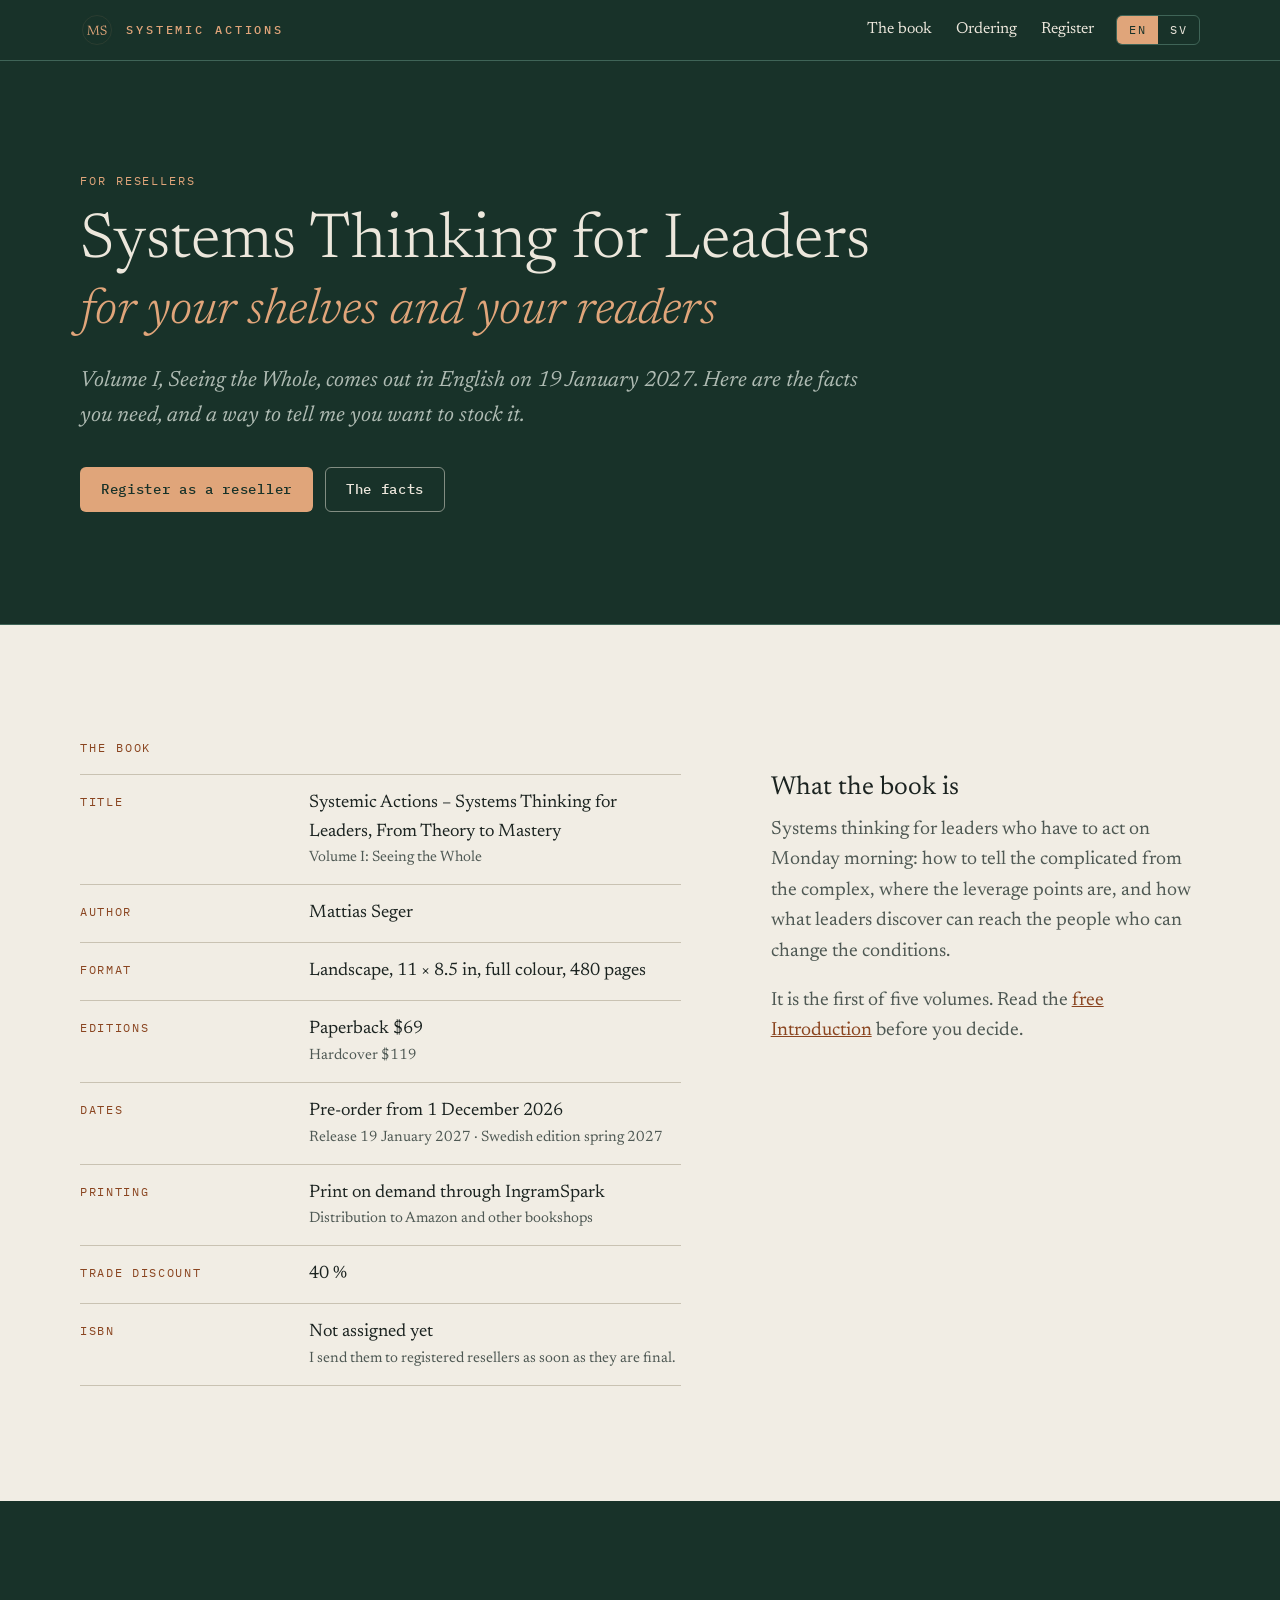
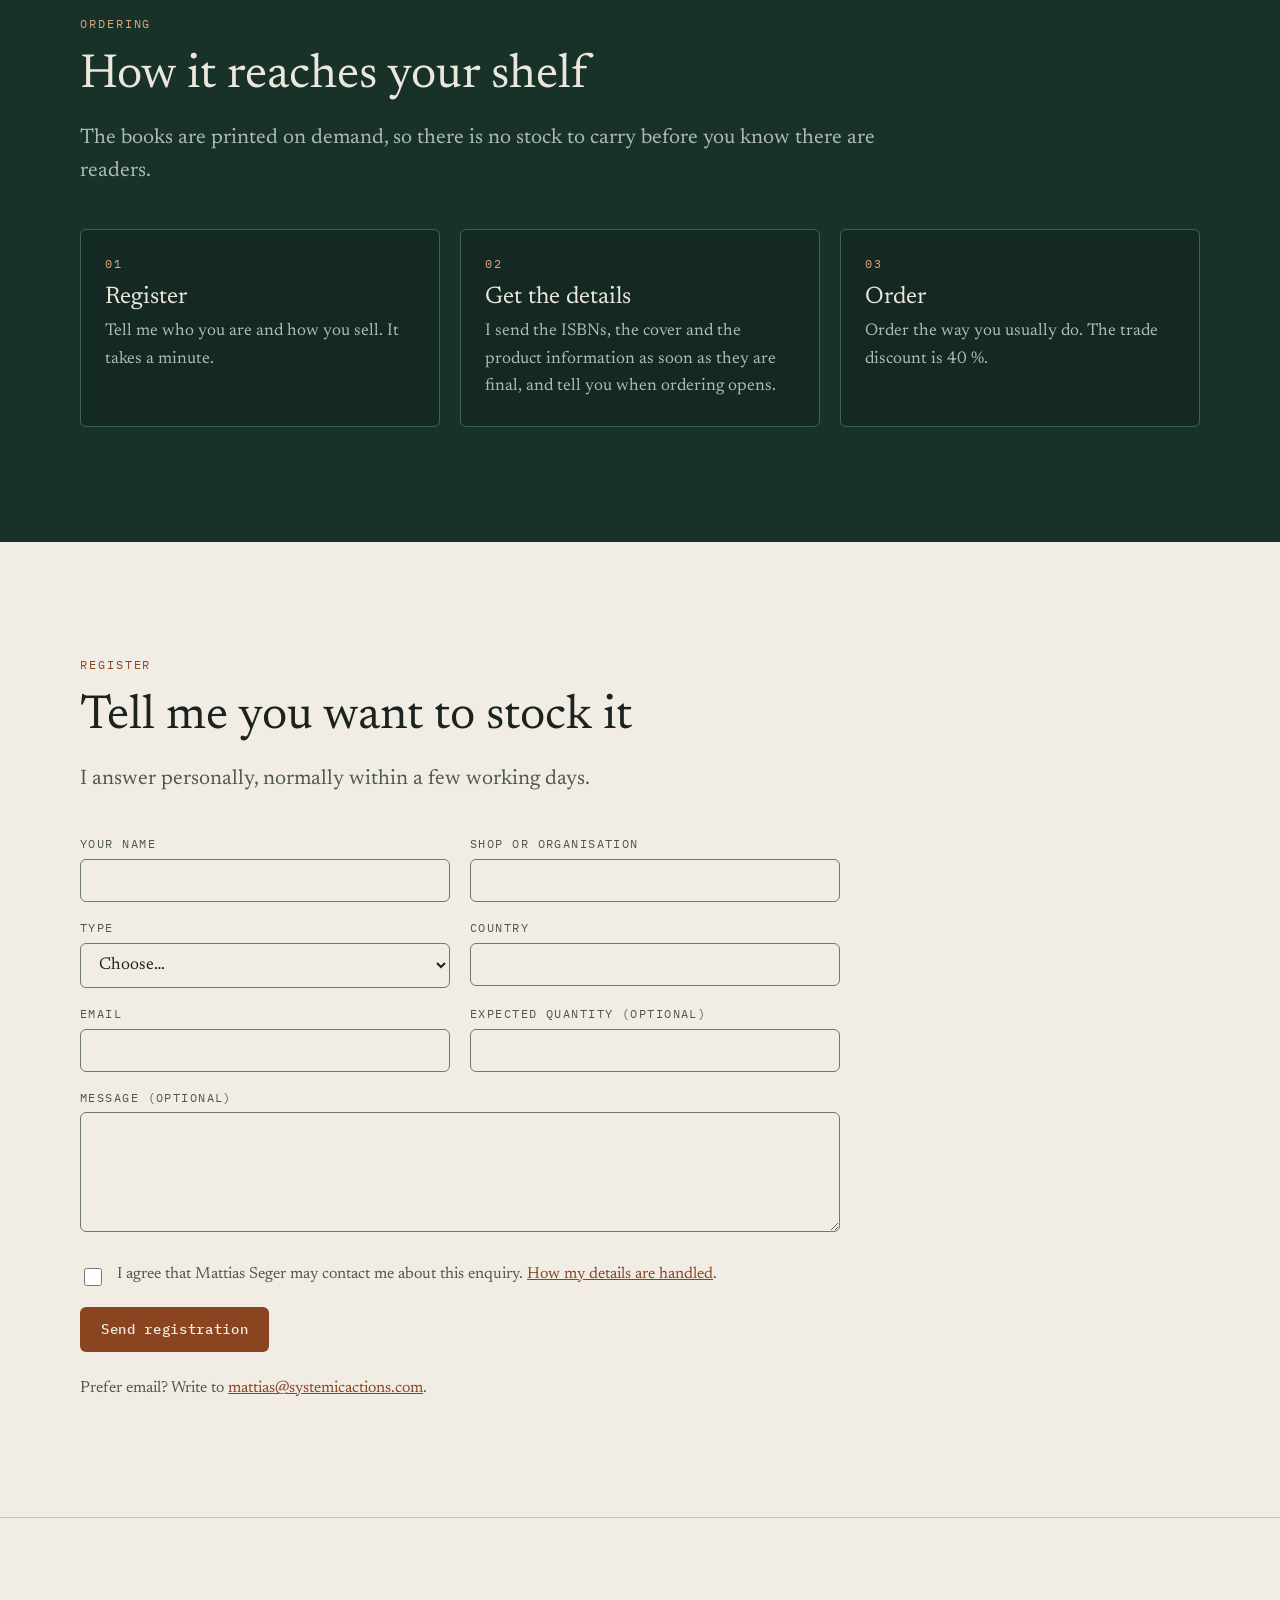
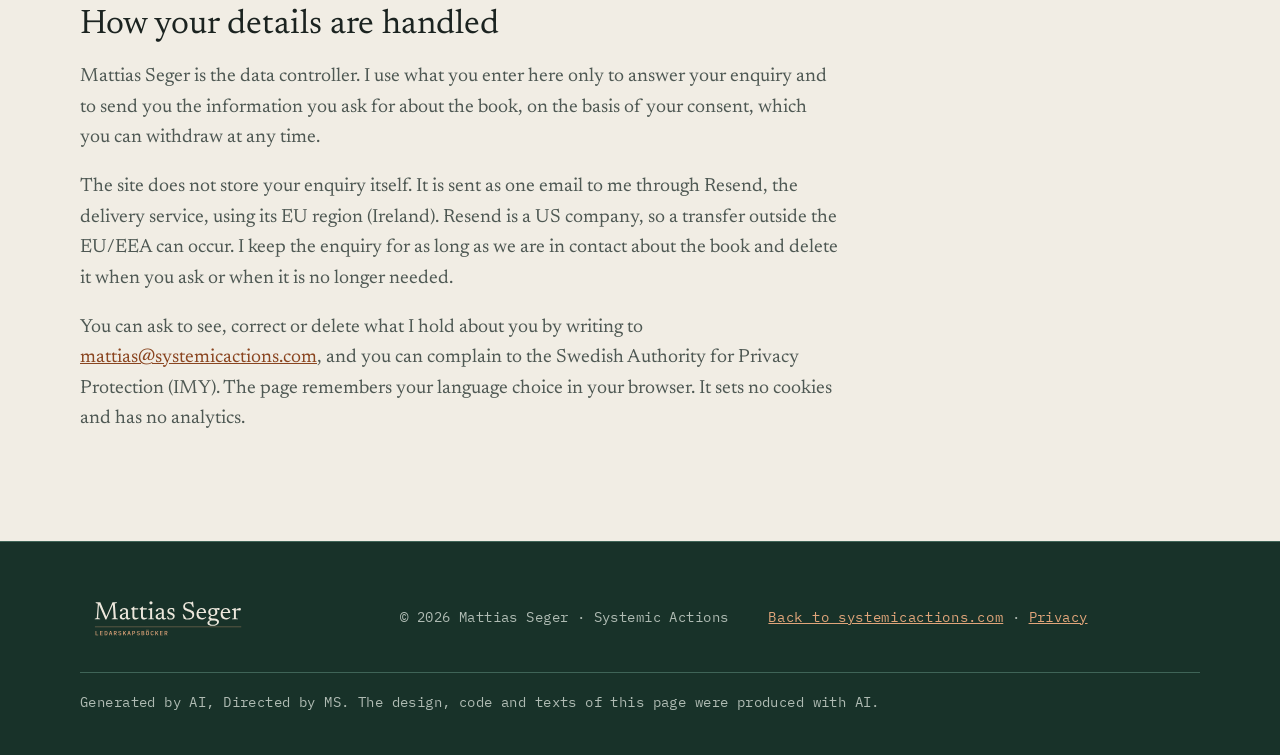
==== resellers.html @ ad00932c "Reseller landing page (SV/EN) with enquiry form API, draft for review Co-Authored-By: Claude Sonnet " ====
<!doctype html>
<html lang="en" data-lang="en">
<head>
<meta charset="utf-8">
<meta name="viewport" content="width=device-width, initial-scale=1, viewport-fit=cover">
<link rel="canonical" href="https://systemicactions.com/resellers">
<meta property="og:type" content="website">
<meta property="og:url" content="https://systemicactions.com/resellers">
<meta property="og:title" content="Resellers – Systemic Actions, Volume I, Seeing the Whole">
<meta property="og:description" content="For bookshops, libraries and other resellers: facts about Volume I, Seeing the Whole (19 January 2027), and how to register.">
<meta property="og:image" content="https://systemicactions.com/assets/img/og.jpg">
<meta name="twitter:card" content="summary_large_image">
<link rel="icon" href="/assets/img/apple-touch-icon.png">
<link rel="apple-touch-icon" href="/assets/img/apple-touch-icon.png">
<title>Resellers – Systemic Actions · Mattias Seger</title>
<meta name="description" content="For bookshops, libraries and other resellers: facts about Systemic Actions, Volume I, Seeing the Whole (English edition 19 January 2027), and how to register.">
<style>
@font-face{font-family:"Newsreader";font-style:normal;font-weight:200 800;font-display:swap;src:url(/assets/fonts/newsreader-var-normal.woff2) format("woff2")}
@font-face{font-family:"Newsreader";font-style:italic;font-weight:200 800;font-display:swap;src:url(/assets/fonts/newsreader-var-italic.woff2) format("woff2")}
@font-face{font-family:"IBM Plex Mono";font-style:normal;font-weight:400;font-display:swap;src:url(/assets/fonts/ibm-plex-mono-latin-400-normal.woff2) format("woff2")}
@font-face{font-family:"IBM Plex Mono";font-style:normal;font-weight:500;font-display:swap;src:url(/assets/fonts/ibm-plex-mono-latin-500-normal.woff2) format("woff2")}
/* Layout: a quiet book-like page. One photographic moment (the hero, text only on the glass plate),
   then paper, forest and copper line. Tokens follow the design system "Mattias Seger · Ledarskapsböcker":
   papper (light) and skog (dark). */
:root {
  --bg: #F1EDE4;          /* lb-paper */
  --bg2: #E6E0D2;         /* lb-paper2 */
  --ink: #1B2320;         /* lb-ink */
  --soft: #4E5853;        /* lb-soft */
  --hair: #C9C2B2;        /* lb-hair */
  --copper: #8A4520;      /* lb-copperD: copper text on paper */
  --copper-line: #A65A2E; /* lb-copper: illustration line */
  --btn-bg: #8A4520;
  --btn-fg: #F1EDE4;
  --field: #F1EDE4;
  --field-line: #6F7973;  /* input border, 3.4:1 on paper2 */
  --band-bg: #183229;     /* lb-forest */
  --band-ink: #ECE7DC;    /* lb-onF */
  --band-soft: #AFBBB3;   /* lb-onFs */
  --band-line: #3F6457;   /* lb-lineF */
  --band-copper: #E0A57A; /* lb-copperL */
  --forest: #183229;
  --glass: rgba(12, 20, 18, .55);
  --glass-line: #ECE7DC;
  --serif: "Newsreader", "Iowan Old Style", Georgia, serif;
  --mono: "IBM Plex Mono", Menlo, Consolas, monospace;
  --wrap: 1120px;
  --radius: 6px;           /* lb-radie-ruta */
}
@media (prefers-color-scheme: dark) {
  :root:not([data-theme="light"]) {
    --bg: #183229; --bg2: #22433A; --ink: #ECE7DC; --soft: #AFBBB3; --hair: #3F6457;
    --copper: #E0A57A; --copper-line: #E0A57A; --btn-bg: #E0A57A; --btn-fg: #183229; --field: #183229; --field-line: #7FA192;
    --band-bg: #22433A; --band-line: #5F8576; color-scheme: dark;
  }
}
:root[data-theme="dark"] {
  --bg: #183229; --bg2: #22433A; --ink: #ECE7DC; --soft: #AFBBB3; --hair: #3F6457;
  --copper: #E0A57A; --copper-line: #E0A57A; --btn-bg: #E0A57A; --btn-fg: #183229; --field: #183229; --field-line: #7FA192;
  --band-bg: #22433A; --band-line: #5F8576; color-scheme: dark;
}

* { box-sizing: border-box; }
html { scroll-behavior: smooth; }
body {
  margin: 0; background: var(--bg); color: var(--ink);
  font-family: var(--serif); font-size: 19px; line-height: 1.6;
  font-optical-sizing: auto; -webkit-font-smoothing: antialiased;
}
body::before { content: ""; position: fixed; inset: 0 0 auto; height: env(safe-area-inset-top, 0px); background: var(--forest); z-index: 30; }
img { display: block; max-width: 100%; }
a { color: inherit; }
h1, h2, h3 { margin: 0; font-weight: 330; line-height: 1.12; text-wrap: balance; }
p { margin: 0 0 1em; }
:focus-visible { outline: 2px solid var(--copper-line); outline-offset: 3px; }
.band :focus-visible, .nav :focus-visible, .plate :focus-visible, .footer :focus-visible { outline-color: var(--band-copper); }

/* language: only the active language is shown */
html[data-lang="en"] [lang="sv"], html[data-lang="sv"] [lang="en"] { display: none !important; }

.wrap {
  max-width: calc(var(--wrap) + 32px); margin-inline: auto;
  padding-left: max(16px, env(safe-area-inset-left, 0px)); padding-right: max(16px, env(safe-area-inset-right, 0px));
}
.skip { position: absolute; left: -9999px; top: 8px; background: var(--forest); color: var(--band-ink); padding: 8px 14px; z-index: 40; border-radius: var(--radius); }
.skip:focus { left: 16px; }

.kicker { font: 400 12px/1.3 var(--mono); letter-spacing: .16em; text-transform: uppercase; color: var(--copper); margin: 0 0 18px; }

/* NAV */
.nav { position: sticky; top: env(safe-area-inset-top, 0px); z-index: 20; background: var(--forest); color: var(--band-ink); border-bottom: 1px solid var(--band-line); }
.nav .wrap { display: flex; align-items: center; gap: 22px; min-height: 60px; }
.brand { display: flex; align-items: center; gap: 12px; text-decoration: none; }
.brand img { width: 34px; height: 34px; }
.brand span { font: 500 12px/1 var(--mono); letter-spacing: .24em; text-transform: uppercase; color: var(--band-copper); }
.nav-links { display: flex; gap: 24px; margin-left: auto; }
.nav-links a { text-decoration: none; font-size: 16px; color: var(--band-ink); }
.nav-links a:hover { color: var(--band-copper); }
.lang { display: flex; border: 1px solid var(--band-line); border-radius: var(--radius); overflow: hidden; }
.lang button { font: 400 12px/1 var(--mono); letter-spacing: .12em; background: none; border: 0; color: var(--band-ink); padding: 8px 12px; cursor: pointer; }
.lang button[aria-pressed="true"] { background: var(--band-copper); color: var(--forest); }

/* HERO: LbFyrfargsbild-style image, text only on the glass plate (LbVersband) */
.hero { position: relative; background: var(--forest); min-height: clamp(560px, 50vw, 720px); display: grid; grid-template-columns: minmax(0, 1fr); align-items: start; }
.hero > img { position: absolute; inset: 0; width: 100%; height: 100%; object-fit: cover; object-position: 50% 45%; }
.hero .wrap { position: relative; width: 100%; padding-block: clamp(32px, 5vw, 56px); display: flex; justify-content: center; }
.plate {
  position: relative; width: min(700px, 100%); padding: 40px 48px 42px;
  background: var(--glass); border: 1px solid rgba(225, 214, 196, .35); border-radius: var(--radius);
  -webkit-backdrop-filter: blur(20px); backdrop-filter: blur(20px); color: var(--band-ink);
}
@supports not ((backdrop-filter: blur(1px)) or (-webkit-backdrop-filter: blur(1px))) { .plate { background: rgba(12, 20, 18, .84); } }
.plate::before, .plate::after { content: ""; position: absolute; left: 18px; right: 18px; height: 1.5px; background: var(--glass-line); opacity: .8; }
.plate::before { top: 12px; } .plate::after { bottom: 12px; }
.plate .kicker { color: var(--band-copper); }
.plate h1 { font-size: clamp(38px, 5.2vw, 60px); }
.plate h1 em { display: block; font-style: italic; color: var(--band-copper); font-size: .8em; margin-top: 4px; }
.plate .sub { font-size: clamp(19px, 2vw, 22px); font-style: italic; margin: 22px 0 8px; }
.plate .date { font: 400 12px/1.5 var(--mono); letter-spacing: .12em; text-transform: uppercase; color: var(--band-soft); margin: 0; }
.cta { display: flex; flex-wrap: wrap; gap: 12px; margin-top: 28px; }
.btn { display: inline-block; font: 500 13.5px/1 var(--mono); letter-spacing: .05em; text-decoration: none; padding: 15px 20px; border-radius: var(--radius); border: 1px solid transparent; cursor: pointer; }
.btn-primary { background: var(--band-copper); color: var(--forest); }
.btn-primary:hover { filter: brightness(1.1); }
.btn-ghost { border-color: rgba(236, 231, 220, .5); color: var(--band-ink); }
.btn-ghost:hover { border-color: var(--band-ink); }

section, .freebie { scroll-margin-top: 84px; }
.sec { padding-block: clamp(72px, 9vw, 120px); }
h2 { font-size: clamp(32px, 4.2vw, 48px); font-weight: 400; }
.lead { font-size: 21px; color: var(--soft); max-width: 40em; }

/* IDEA */
.idea .grid { display: grid; grid-template-columns: minmax(0, 7fr) minmax(0, 5fr); gap: 24px clamp(40px, 7vw, 96px); align-items: start; }
.idea blockquote { margin: 0 0 36px; font-size: clamp(28px, 3.4vw, 40px); line-height: 1.22; font-style: italic; font-weight: 340; text-wrap: balance; }
.idea .text p { color: var(--soft); max-width: 36em; }
.idea .text em { color: var(--ink); }
.fig { margin: 0; }
.fig svg { width: 100%; height: auto; overflow: visible; }
.fig figcaption { font-style: italic; font-size: 14.5px; line-height: 1.4; color: var(--soft); margin-top: 10px; text-align: center; }
.fig .ln { fill: none; stroke: var(--copper-line); stroke-width: 1; }
.fig .ln-b { fill: none; stroke: var(--copper-line); stroke-width: 1.4; stroke-linecap: round; stroke-linejoin: round; }
.fig .nd { fill: var(--copper-line); }
.fig .lb { font: italic 400 17px var(--serif); fill: var(--ink); }
.fig .lb-s { font: italic 400 15px var(--serif); fill: var(--soft); }

/* SERIES (dark band) */
.band { background: var(--band-bg); color: var(--band-ink); }
.band .kicker { color: var(--band-copper); }
.band .lead { color: var(--band-soft); }
.series .head { max-width: 720px; margin-bottom: 56px; }
.route { list-style: none; margin: 0; padding: 0; }
.vol { display: grid; grid-template-columns: 44px minmax(0, 1fr); column-gap: 20px; }
.vol .rail { position: relative; display: flex; justify-content: center; }
.vol .rail::before { content: ""; position: absolute; top: 14px; bottom: -14px; left: 50%; width: 1px; background: var(--band-line); }
.vol:last-child .rail::before { display: none; }
.vol .dot { position: relative; margin-top: 8px; width: 13px; height: 13px; border-radius: 50%; border: 1.4px solid var(--band-copper); background: var(--band-bg); }
.vol.on .dot { background: var(--band-copper); }
.vol .body { padding-bottom: 44px; }
.vol .no { font: 400 12px/1.3 var(--mono); letter-spacing: .16em; text-transform: uppercase; color: var(--band-copper); margin: 4px 0 8px; }
.vol h3 { font-size: clamp(26px, 3vw, 34px); font-weight: 380; margin-bottom: 10px; }
.vol p { color: var(--band-ink); max-width: 40em; margin-bottom: 10px; }
.vol .state { font: 400 12px/1.5 var(--mono); letter-spacing: .12em; text-transform: uppercase; color: var(--band-copper); margin: 0; }
.vol.on .body { background: rgba(12, 20, 18, .28); border: 1px solid var(--band-line); border-radius: var(--radius); padding: 30px 32px; margin-bottom: 44px; }
.vol.on h3 { font-size: clamp(34px, 4.4vw, 48px); }
.vol.on .spec { font: 400 13px/1.6 var(--mono); letter-spacing: .02em; color: var(--band-soft); margin: 14px 0 0; }
.vol.on .state { margin-bottom: 14px; }
.vol .act { margin: 18px 0 0; }

/* FREE */
.free .head { max-width: 720px; margin-bottom: 48px; }
.free-grid { display: grid; grid-template-columns: repeat(2, minmax(0, 1fr)); gap: 20px; }
.free-grid .featured, .free-grid .more { grid-column: 1 / -1; }
.free-grid .featured p { max-width: 38em; }
.free-grid.rest-odd .freebie:last-child { grid-column: 1 / -1; }
.free-grid .more { font-size: 15px; font-weight: 400; font-family: var(--mono); letter-spacing: .16em; text-transform: uppercase; color: var(--copper); margin-top: 20px; }
.free .note { font-size: 16px; color: var(--soft); max-width: 40em; margin: 18px 0 0; }
.free .note a, .priv a { color: var(--copper); }
.priv { padding-block: clamp(56px, 7vw, 88px); border-top: 1px solid var(--hair); }
.priv h2 { font-size: clamp(26px, 3vw, 34px); margin-bottom: 18px; }
.priv p { color: var(--soft); max-width: 40em; }
.freebie { display: flex; flex-direction: column; min-width: 0; background: var(--bg2); border-radius: var(--radius); padding: 28px 28px 26px; }
.freebie .tag { font: 400 12px/1.3 var(--mono); letter-spacing: .16em; text-transform: uppercase; color: var(--copper); margin: 0 0 10px; }
.freebie h3 { font-size: 27px; font-weight: 400; margin-bottom: 10px; }
.freebie p { color: var(--soft); font-size: 17px; flex: 1; }
.freebie form { display: flex; flex-wrap: wrap; gap: 8px; margin-top: 6px; max-width: 520px; }
.freebie input[type=email] { flex: 1 1 190px; min-width: 0; font: 400 16px var(--serif); padding: 13px 14px; border: 1px solid var(--field-line); border-radius: var(--radius); background: var(--field); color: var(--ink); }
.freebie .btn-primary { background: var(--btn-bg); color: var(--btn-fg); }
.freebie .btn-primary:hover { filter: brightness(1.12); }
.freebie .btn[disabled] { opacity: .6; cursor: default; }
.freebie .msg { font-size: 16px; margin: 12px 0 0; color: var(--ink); }
.freebie .msg:empty { display: none; }
.freebie .msg a { color: var(--copper); }
.hp { position: absolute; left: -9999px; }
.sr { position: absolute; width: 1px; height: 1px; overflow: hidden; clip: rect(0 0 0 0); white-space: nowrap; }

/* AUTHOR */
.author { background: var(--bg2); }
.author .grid { display: grid; grid-template-columns: minmax(0, 280px) minmax(0, 1fr); gap: clamp(32px, 6vw, 72px); align-items: start; }
.author-photo { width: 100%; max-width: 280px; aspect-ratio: 1; object-fit: cover; }
.author h2 { margin-bottom: 20px; }
.author .bio p { color: var(--soft); max-width: 38em; }
.author .bio p:first-child { color: var(--ink); }
.links { list-style: none; padding: 0; margin: 26px 0 0; display: flex; flex-wrap: wrap; gap: 10px 24px; font: 400 14px/1.4 var(--mono); }
.links a { text-decoration-color: var(--copper-line); text-underline-offset: 4px; }

/* FOOTER */
.footer { background: var(--forest); border-top: 1px solid var(--band-line); color: var(--band-soft); padding-block: 40px; font: 400 14px/1.7 var(--mono); letter-spacing: .03em; }
.footer .wrap { display: flex; flex-wrap: wrap; gap: 20px 40px; align-items: center; }
.footer .wordmark { width: 280px; max-width: 100%; height: auto; }
.footer p { margin: 0; }
.footer a { color: var(--band-copper); }
.footer .ai { flex-basis: 100%; border-top: 1px solid var(--band-line); padding-top: 18px; }

@media (max-width: 900px) {
  body { font-size: 18px; }
  .idea .grid, .author .grid { grid-template-columns: minmax(0, 1fr); }
  .fig { max-width: 420px; }
  .author-photo { max-width: 200px; }
  .free-grid { grid-template-columns: minmax(0, 1fr); }
}
@media (max-width: 680px) {
  .nav .wrap { gap: 12px; }
  .brand span { display: none; }
  .nav-links { gap: 0; }
  .nav-links a:not([href="#free"]) { display: none; }
  .nav-links a { font-size: 15px; }
  .hero { min-height: 0; }
  .hero > img { position: relative; height: 260px; }
  .hero .wrap { margin-top: -88px; padding-block: 0 32px; }
  .plate { padding: 32px 24px 34px; background: rgba(12, 20, 18, .82); }
  .vol { grid-template-columns: 28px minmax(0, 1fr); column-gap: 12px; }
  .vol.on .body { padding: 22px 20px; }
  .freebie { padding: 22px 20px; }
}
@media (prefers-reduced-motion: reduce) { html { scroll-behavior: auto; } }

/* RESELLER PAGE */
.rhero { background: var(--forest); color: var(--band-ink); padding-block: clamp(64px, 9vw, 112px); border-bottom: 1px solid var(--band-line); }
.rhero .kicker { color: var(--band-copper); }
.rhero h1 { font-size: clamp(38px, 5.4vw, 64px); max-width: 15em; }
.rhero h1 em { display: block; font-style: italic; color: var(--band-copper); font-size: .78em; margin-top: 6px; }
.rhero .sub { font-size: clamp(19px, 2vw, 22px); font-style: italic; color: var(--band-soft); max-width: 36em; margin: 24px 0 0; }
.rhero .cta { margin-top: 32px; }
.facts { display: grid; grid-template-columns: minmax(0, 7fr) minmax(0, 5fr); gap: 32px clamp(40px, 7vw, 96px); align-items: start; }
.spec-list { margin: 0; padding: 0; border-top: 1px solid var(--hair); }
.spec-list div { display: grid; grid-template-columns: minmax(0, 11em) minmax(0, 1fr); gap: 4px 20px; padding: 14px 0; border-bottom: 1px solid var(--hair); }
.spec-list dt { font: 400 12px/1.6 var(--mono); letter-spacing: .14em; text-transform: uppercase; color: var(--copper); padding-top: 3px; }
.spec-list dd { margin: 0; font-size: 18px; }
.spec-list dd small { display: block; font-size: 15px; color: var(--soft); }
.facts .side p { color: var(--soft); max-width: 30em; }
.facts .side h3 { font-size: 26px; font-weight: 400; margin-bottom: 12px; }
.facts .side a { color: var(--copper); }
.steps { list-style: none; margin: 40px 0 0; padding: 0; display: grid; grid-template-columns: repeat(3, minmax(0, 1fr)); gap: 20px; counter-reset: s; }
.steps li { counter-increment: s; border: 1px solid var(--band-line); border-radius: var(--radius); padding: 26px 24px; background: rgba(12, 20, 18, .28); }
.steps li::before { content: "0" counter(s); display: block; font: 400 12px/1.3 var(--mono); letter-spacing: .16em; color: var(--band-copper); margin-bottom: 12px; }
.steps h3 { font-size: 24px; font-weight: 400; margin-bottom: 8px; }
.steps p { color: var(--band-soft); margin: 0; font-size: 17px; }
.reg .head { max-width: 720px; margin-bottom: 40px; }
.rform { max-width: 760px; display: grid; grid-template-columns: repeat(2, minmax(0, 1fr)); gap: 18px 20px; }
.rform .full { grid-column: 1 / -1; }
.rform label { display: block; font: 400 12px/1.4 var(--mono); letter-spacing: .12em; text-transform: uppercase; color: var(--soft); margin-bottom: 6px; }
.rform input[type=text], .rform input[type=email], .rform select, .rform textarea {
  width: 100%; font: 400 17px var(--serif); padding: 12px 14px; border: 1px solid var(--field-line); border-radius: var(--radius); background: var(--field); color: var(--ink);
}
.rform textarea { min-height: 120px; resize: vertical; }
.rform .check { display: flex; gap: 12px; align-items: flex-start; }
.rform .check input { margin-top: 6px; width: 18px; height: 18px; flex: none; accent-color: var(--btn-bg); }
.rform .check span { font-size: 16px; color: var(--soft); }
.rform .check a { color: var(--copper); }
.rform .btn-primary { background: var(--btn-bg); color: var(--btn-fg); justify-self: start; }
.rform .btn-primary:hover { filter: brightness(1.12); }
.rform .btn[disabled] { opacity: .6; cursor: default; }
.rform .msg { font-size: 17px; margin: 0; color: var(--ink); }
.rform .msg:empty { display: none; }
.rform .msg.err { color: var(--copper); }
.alt { font-size: 16px; color: var(--soft); max-width: 40em; margin: 24px 0 0; }
.alt a { color: var(--copper); }
.back { font: 400 14px/1.4 var(--mono); letter-spacing: .05em; }
@media (max-width: 900px) {
  .facts { grid-template-columns: minmax(0, 1fr); }
  .steps { grid-template-columns: minmax(0, 1fr); }
}
@media (max-width: 680px) {
  .rform { grid-template-columns: minmax(0, 1fr); }
  .spec-list div { grid-template-columns: minmax(0, 1fr); }
  .nav-links a:not([href="#register"]) { display: none; }
  .nav-links a[href="#register"] { display: inline; }
}
</style>
</head>
<body>

<script>
/* choose language before first paint: saved choice, else browser language */
(function () {
  var l = null, q = null;
  try { q = (/[?&]lang=(sv|en)\b/.exec(location.search) || [])[1] || null; } catch (e) {}
  try { l = q || localStorage.getItem('sa-lang'); } catch (e) { l = q; }
  if (l !== 'sv' && l !== 'en') l = /^sv/i.test(navigator.language || '') ? 'sv' : 'en';
  document.documentElement.setAttribute('data-lang', l);
  document.documentElement.lang = l;
})();
</script>

<a class="skip" href="#main"><span lang="en">Skip to content</span><span lang="sv">Hoppa till innehållet</span></a>

<header class="nav">
  <div class="wrap">
    <a class="brand" href="/" aria-label="Systemic Actions">
      <img src="assets/logos/ledarskap-monogram.svg" alt="" width="34" height="34">
      <span>Systemic Actions</span>
    </a>
    <nav class="nav-links" aria-label="Main">
      <a href="#book"><span lang="en">The book</span><span lang="sv">Boken</span></a>
      <a href="#order"><span lang="en">Ordering</span><span lang="sv">Beställning</span></a>
      <a href="#register"><span lang="en">Register</span><span lang="sv">Anmäl dig</span></a>
    </nav>
    <div class="lang" role="group" aria-label="Language / Språk">
      <button type="button" data-set-lang="en" aria-pressed="false">EN</button>
      <button type="button" data-set-lang="sv" aria-pressed="false">SV</button>
    </div>
  </div>
</header>

<main id="main">
  <section class="rhero" id="top">
    <div class="wrap">
      <p class="kicker"><span lang="en">For resellers</span><span lang="sv">För återförsäljare</span></p>
      <h1><span lang="en">Systems Thinking for Leaders<em>for your shelves and your readers</em></span><span lang="sv">Systemtänkande för ledare<em>för era hyllor och era läsare</em></span></h1>
      <p class="sub"><span lang="en">Volume I, <em>Seeing the Whole</em>, comes out in English on 19 January 2027. Here are the facts you need, and a way to tell me you want to stock it.</span><span lang="sv">Band I, <em>Att se helheten</em>, kommer på engelska den 19 januari 2027. Här finns det ni behöver veta, och ett sätt att tala om att ni vill ha boken.</span></p>
      <div class="cta">
        <a class="btn btn-primary" href="#register"><span lang="en">Register as a reseller</span><span lang="sv">Anmäl er som återförsäljare</span></a>
        <a class="btn btn-ghost" href="#book"><span lang="en">The facts</span><span lang="sv">Fakta om boken</span></a>
      </div>
    </div>
  </section>

  <section class="sec" id="book">
    <div class="wrap">
      <p class="kicker"><span lang="en">The book</span><span lang="sv">Boken</span></p>
      <h2 class="sr"><span lang="en">Facts about Volume I</span><span lang="sv">Fakta om Band I</span></h2>
      <div class="facts">
        <dl class="spec-list">
          <div><dt><span lang="en">Title</span><span lang="sv">Titel</span></dt><dd><span lang="en">Systemic Actions – Systems Thinking for Leaders, From Theory to Mastery<small>Volume I: Seeing the Whole</small></span><span lang="sv">Systemic Actions – Systems Thinking for Leaders, From Theory to Mastery<small>Band I: Att se helheten (engelska utgåvan)</small></span></dd></div>
          <div><dt><span lang="en">Author</span><span lang="sv">Författare</span></dt><dd>Mattias Seger</dd></div>
          <div><dt><span lang="en">Format</span><span lang="sv">Format</span></dt><dd><span lang="en">Landscape, 11 × 8.5 in, full colour, 480 pages</span><span lang="sv">Liggande, 11 × 8,5 tum, fyrfärg, 480 sidor</span></dd></div>
          <div><dt><span lang="en">Editions</span><span lang="sv">Utgåvor</span></dt><dd><span lang="en">Paperback $69<small>Hardcover $119</small></span><span lang="sv">Häftad 69 USD<small>Inbunden 119 USD</small></span></dd></div>
          <div><dt><span lang="en">Dates</span><span lang="sv">Datum</span></dt><dd><span lang="en">Pre-order from 1 December 2026<small>Release 19 January 2027 · Swedish edition spring 2027</small></span><span lang="sv">Förbeställning från 1 december 2026<small>Utgivning 19 januari 2027 · svenska utgåvan våren 2027</small></span></dd></div>
          <div><dt><span lang="en">Printing</span><span lang="sv">Tryck</span></dt><dd><span lang="en">Print on demand through IngramSpark<small>Distribution to Amazon and other bookshops</small></span><span lang="sv">Print on demand via IngramSpark<small>Distribution till Amazon och andra bokhandlar</small></span></dd></div>
          <div><dt><span lang="en">Trade discount</span><span lang="sv">Återförsäljarrabatt</span></dt><dd><span lang="en">40 %</span><span lang="sv">40 %</span></dd></div>
          <div><dt>ISBN</dt><dd><span lang="en">Not assigned yet<small>I send them to registered resellers as soon as they are final.</small></span><span lang="sv">Inte tilldelade än<small>Jag skickar dem till registrerade återförsäljare så fort de är klara.</small></span></dd></div>
        </dl>
        <div class="side">
          <h3><span lang="en">What the book is</span><span lang="sv">Vad boken är</span></h3>
          <div lang="en">
            <p>Systems thinking for leaders who have to act on Monday morning: how to tell the complicated from the complex, where the leverage points are, and how what leaders discover can reach the people who can change the conditions.</p>
            <p>It is the first of five volumes. Read the <a href="/?lang=en#intro">free Introduction</a> before you decide.</p>
          </div>
          <div lang="sv">
            <p>Systemtänkande för ledare som ska agera på måndag morgon: hur man skiljer det komplicerade från det komplexa, var hävstängerna finns och hur det ledare upptäcker kan nå dem som kan ändra förutsättningarna.</p>
            <p>Det är det första av fem band. Läs den <a href="/?lang=sv#intro">kostnadsfria inledningen</a> innan ni bestämmer er.</p>
          </div>
        </div>
      </div>
    </div>
  </section>

  <section class="band sec" id="order">
    <div class="wrap">
      <p class="kicker"><span lang="en">Ordering</span><span lang="sv">Beställning</span></p>
      <h2><span lang="en">How it reaches your shelf</span><span lang="sv">Så når boken er hylla</span></h2>
      <p class="lead" style="margin-top:18px"><span lang="en">The books are printed on demand, so there is no stock to carry before you know there are readers.</span><span lang="sv">Böckerna trycks vid beställning, så ni behöver inte lagerhålla innan ni vet att det finns läsare.</span></p>
      <ol class="steps">
        <li><h3><span lang="en">Register</span><span lang="sv">Anmäl er</span></h3><p><span lang="en">Tell me who you are and how you sell. It takes a minute.</span><span lang="sv">Berätta vilka ni är och hur ni säljer. Det tar en minut.</span></p></li>
        <li><h3><span lang="en">Get the details</span><span lang="sv">Få underlaget</span></h3><p><span lang="en">I send the ISBNs, the cover and the product information as soon as they are final, and tell you when ordering opens.</span><span lang="sv">Jag skickar ISBN, omslag och produktinformation så fort de är klara och talar om när beställning öppnar.</span></p></li>
        <li><h3><span lang="en">Order</span><span lang="sv">Beställ</span></h3><p><span lang="en">Order the way you usually do. The trade discount is 40 %.</span><span lang="sv">Beställ som ni brukar. Återförsäljarrabatten är 40 %.</span></p></li>
      </ol>
    </div>
  </section>

  <section class="reg sec" id="register">
    <div class="wrap">
      <div class="head">
        <p class="kicker"><span lang="en">Register</span><span lang="sv">Anmäl er</span></p>
        <h2><span lang="en">Tell me you want to stock it</span><span lang="sv">Tala om att ni vill ha boken</span></h2>
        <p class="lead" style="margin-top:18px"><span lang="en">I answer personally, normally within a few working days.</span><span lang="sv">Jag svarar personligen, normalt inom några arbetsdagar.</span></p>
      </div>
      <form class="rform" id="rform" novalidate>
        <div><label for="f-name"><span lang="en">Your name</span><span lang="sv">Ditt namn</span></label><input type="text" id="f-name" name="name" autocomplete="name" required maxlength="120"></div>
        <div><label for="f-org"><span lang="en">Shop or organisation</span><span lang="sv">Butik eller organisation</span></label><input type="text" id="f-org" name="org" autocomplete="organization" required maxlength="160"></div>
        <div><label for="f-type"><span lang="en">Type</span><span lang="sv">Typ</span></label>
          <select id="f-type" name="type" required>
            <option value="" disabled selected data-en="Choose…" data-sv="Välj…">Choose…</option>
            <option value="bookshop" data-en="Bookshop" data-sv="Bokhandel">Bookshop</option>
            <option value="online" data-en="Online retailer" data-sv="Nätbokhandel">Online retailer</option>
            <option value="library" data-en="Library" data-sv="Bibliotek">Library</option>
            <option value="distributor" data-en="Distributor or wholesaler" data-sv="Distributör eller grossist">Distributor or wholesaler</option>
            <option value="training" data-en="Training or course provider" data-sv="Utbildnings- eller kursanordnare">Training or course provider</option>
            <option value="other" data-en="Other" data-sv="Annat">Other</option>
          </select></div>
        <div><label for="f-country"><span lang="en">Country</span><span lang="sv">Land</span></label><input type="text" id="f-country" name="country" autocomplete="country-name" required maxlength="80"></div>
        <div><label for="f-email"><span lang="en">Email</span><span lang="sv">E-post</span></label><input type="email" id="f-email" name="email" autocomplete="email" required maxlength="254"></div>
        <div><label for="f-qty"><span lang="en">Expected quantity (optional)</span><span lang="sv">Förväntad mängd (valfritt)</span></label><input type="text" id="f-qty" name="qty" maxlength="120"></div>
        <div class="full"><label for="f-msg"><span lang="en">Message (optional)</span><span lang="sv">Meddelande (valfritt)</span></label><textarea id="f-msg" name="message" maxlength="2000"></textarea></div>
        <input type="text" name="website" tabindex="-1" autocomplete="off" class="hp" aria-hidden="true">
        <div class="full check"><input type="checkbox" id="f-consent" name="consent" required>
          <span><label for="f-consent" style="display:inline;font:inherit;letter-spacing:0;text-transform:none;color:inherit;margin:0"><span lang="en">I agree that Mattias Seger may contact me about this enquiry. <a href="#integritet">How my details are handled</a>.</span><span lang="sv">Jag samtycker till att Mattias Seger kontaktar mig om den här förfrågan. <a href="#integritet">Så hanteras mina uppgifter</a>.</span></label></span></div>
        <div class="full"><button type="submit" class="btn btn-primary" id="f-send"><span lang="en">Send registration</span><span lang="sv">Skicka anmälan</span></button></div>
        <p class="full msg" id="f-msgbox" role="status" aria-live="polite"></p>
      </form>
      <p class="alt"><span lang="en">Prefer email? Write to <a href="mailto:mattias@systemicactions.com">mattias@systemicactions.com</a>.</span><span lang="sv">Föredrar ni mejl? Skriv till <a href="mailto:mattias@systemicactions.com">mattias@systemicactions.com</a>.</span></p>
    </div>
  </section>

  <section class="priv" id="integritet">
    <div class="wrap">
      <div lang="en">
        <h2>How your details are handled</h2>
        <p>Mattias Seger is the data controller. I use what you enter here only to answer your enquiry and to send you the information you ask for about the book, on the basis of your consent, which you can withdraw at any time.</p>
        <p>The site does not store your enquiry itself. It is sent as one email to me through Resend, the delivery service, using its EU region (Ireland). Resend is a US company, so a transfer outside the EU/EEA can occur. I keep the enquiry for as long as we are in contact about the book and delete it when you ask or when it is no longer needed.</p>
        <p>You can ask to see, correct or delete what I hold about you by writing to <a href="mailto:mattias@systemicactions.com">mattias@systemicactions.com</a>, and you can complain to the Swedish Authority for Privacy Protection (IMY). The page remembers your language choice in your browser. It sets no cookies and has no analytics.</p>
      </div>
      <div lang="sv">
        <h2>Så hanteras dina uppgifter</h2>
        <p>Personuppgiftsansvarig är Mattias Seger. Jag använder det du skriver här bara för att svara på din förfrågan och skicka den information om boken som du ber om, med ditt samtycke, som du kan ta tillbaka när du vill.</p>
        <p>Webbplatsen sparar inte din förfrågan själv. Den skickas som ett mejl till mig via Resend, utskickstjänsten, i dess EU-region (Irland). Resend är ett amerikanskt bolag, så en överföring utanför EU/EES kan förekomma. Jag sparar förfrågan så länge vi har kontakt om boken och raderar den när du ber om det eller när den inte behövs längre.</p>
        <p>Du kan be att få se, rätta eller radera det jag har om dig genom att skriva till <a href="mailto:mattias@systemicactions.com">mattias@systemicactions.com</a>, och du kan klaga hos Integritetsskyddsmyndigheten (IMY). Sidan minns ditt språkval i din webbläsare. Den sätter inga kakor och har ingen statistik.</p>
      </div>
    </div>
  </section>
</main>

<footer class="footer">
  <div class="wrap">
    <img class="wordmark" src="assets/logos/ledarskap-ordmarke-skog.svg" alt="Mattias Seger · Ledarskapsböcker">
    <p>© 2026 Mattias Seger · Systemic Actions</p>
    <p><a class="back" href="/"><span lang="en">Back to systemicactions.com</span><span lang="sv">Tillbaka till systemicactions.com</span></a> · <a href="#integritet"><span lang="en">Privacy</span><span lang="sv">Integritet</span></a></p>
    <p class="ai"><span lang="en">Generated by AI, Directed by MS. The design, code and texts of this page were produced with AI.</span><span lang="sv">Generated by AI, Directed by MS. Sidans formgivning, kod och texter är framtagna med AI.</span></p>
  </div>
</footer>

<script>
(function () {
  'use strict';
  var root = document.documentElement;
  var UI = {
    en: { sending: 'Sending…', send: 'Send registration',
          ok: 'Thank you. Your registration is sent, and I will answer personally.',
          missing: 'Please fill in your name, organisation, type, country and email.',
          invalid: 'Please enter a valid email address.', consent: 'Please tick the box so I may contact you.',
          fail: 'It didn’t go through just now. Please write to mattias@systemicactions.com instead.' },
    sv: { sending: 'Skickar…', send: 'Skicka anmälan',
          ok: 'Tack. Din anmälan är skickad och jag svarar personligen.',
          missing: 'Fyll i namn, organisation, typ, land och e-post.',
          invalid: 'Skriv en giltig e-postadress.', consent: 'Kryssa i rutan så att jag får kontakta dig.',
          fail: 'Det gick inte igenom just nu. Skriv gärna till mattias@systemicactions.com i stället.' }
  };
  var form = document.getElementById('rform'), box = document.getElementById('f-msgbox'), btn = document.getElementById('f-send');
  function say(text, err) { box.textContent = text; box.className = 'full msg' + (err ? ' err' : ''); }
  form.addEventListener('submit', function (e) {
    e.preventDefault();
    var lang = root.getAttribute('data-lang') === 'sv' ? 'sv' : 'en', t = UI[lang], f = form.elements;
    if (f.website.value) return;
    var d = { name: f.name.value.trim(), org: f.org.value.trim(), type: f.type.value, country: f.country.value.trim(),
              email: f.email.value.trim(), qty: f.qty.value.trim(), message: f.message.value.trim(), consent: f.consent.checked, lang: lang, website: '' };
    if (!d.name || !d.org || !d.type || !d.country) { say(t.missing, true); return; }
    if (!/^[^\s@]+@[^\s@]+\.[^\s@]+$/.test(d.email)) { say(t.invalid, true); f.email.focus(); return; }
    if (!d.consent) { say(t.consent, true); f.consent.focus(); return; }
    btn.disabled = true; btn.textContent = t.sending; say('');
    fetch('/api/reseller', { method: 'POST', headers: { 'Content-Type': 'application/json' }, body: JSON.stringify(d) })
      .then(function (r) { return r.ok ? r.json() : Promise.reject(r.status); })
      .then(function (j) { if (!j || !j.ok) throw new Error('rejected'); form.reset(); btn.hidden = true; say(t.ok, false); })
      .catch(function () { btn.disabled = false; btn.textContent = t.send; say(t.fail, true); });
  });
  function setLang(lang, save) {
    root.setAttribute('data-lang', lang); root.lang = lang;
    document.querySelectorAll('[data-set-lang]').forEach(function (b) { b.setAttribute('aria-pressed', String(b.getAttribute('data-set-lang') === lang)); });
    document.querySelectorAll('#f-type option').forEach(function (o) { o.textContent = o.getAttribute('data-' + lang); });
    if (!btn.disabled && !btn.hidden) btn.textContent = UI[lang].send;
    if (save) {
      try { localStorage.setItem('sa-lang', lang); } catch (e) {}
      try { history.replaceState(null, '', '?lang=' + lang + location.hash); } catch (e) {}
    }
  }
  document.querySelectorAll('[data-set-lang]').forEach(function (b) { b.addEventListener('click', function () { setLang(b.getAttribute('data-set-lang'), true); }); });
  setLang(root.getAttribute('data-lang') === 'sv' ? 'sv' : 'en', false);
})();
</script>

</body>
</html>
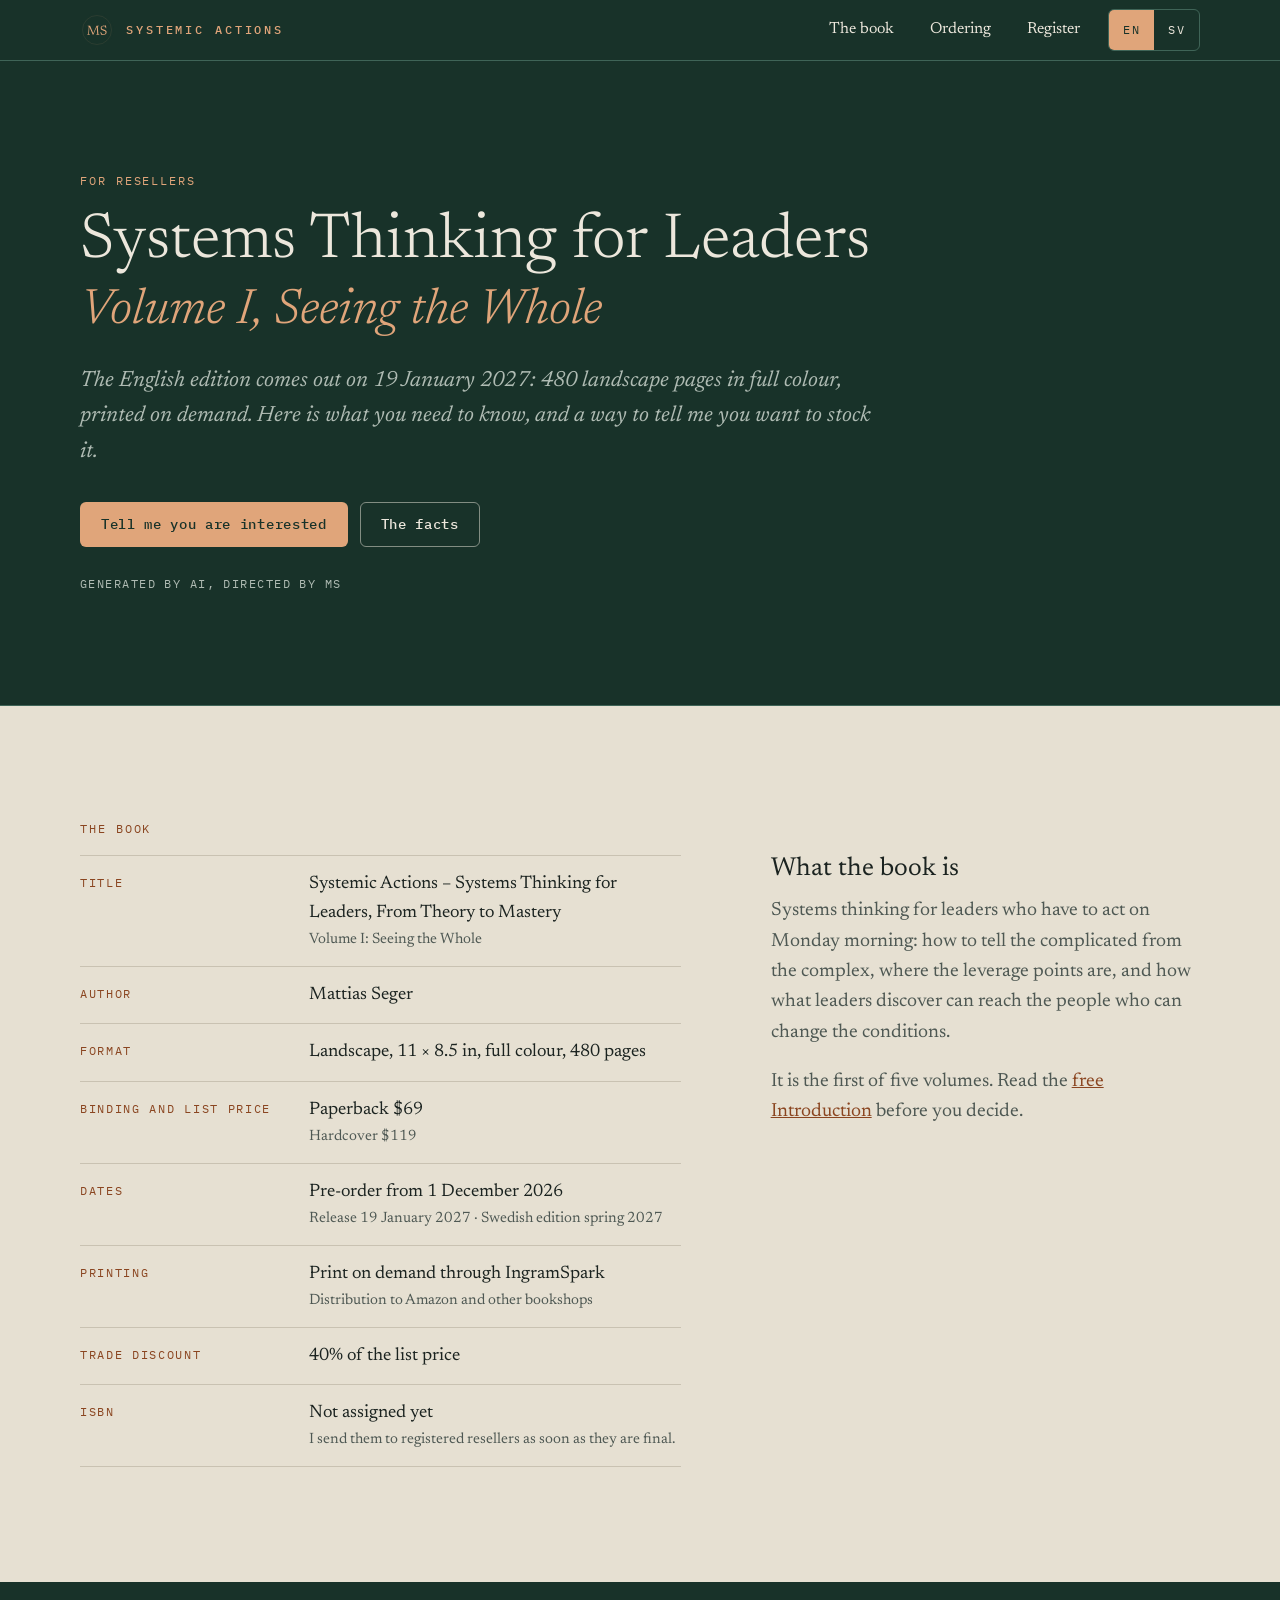
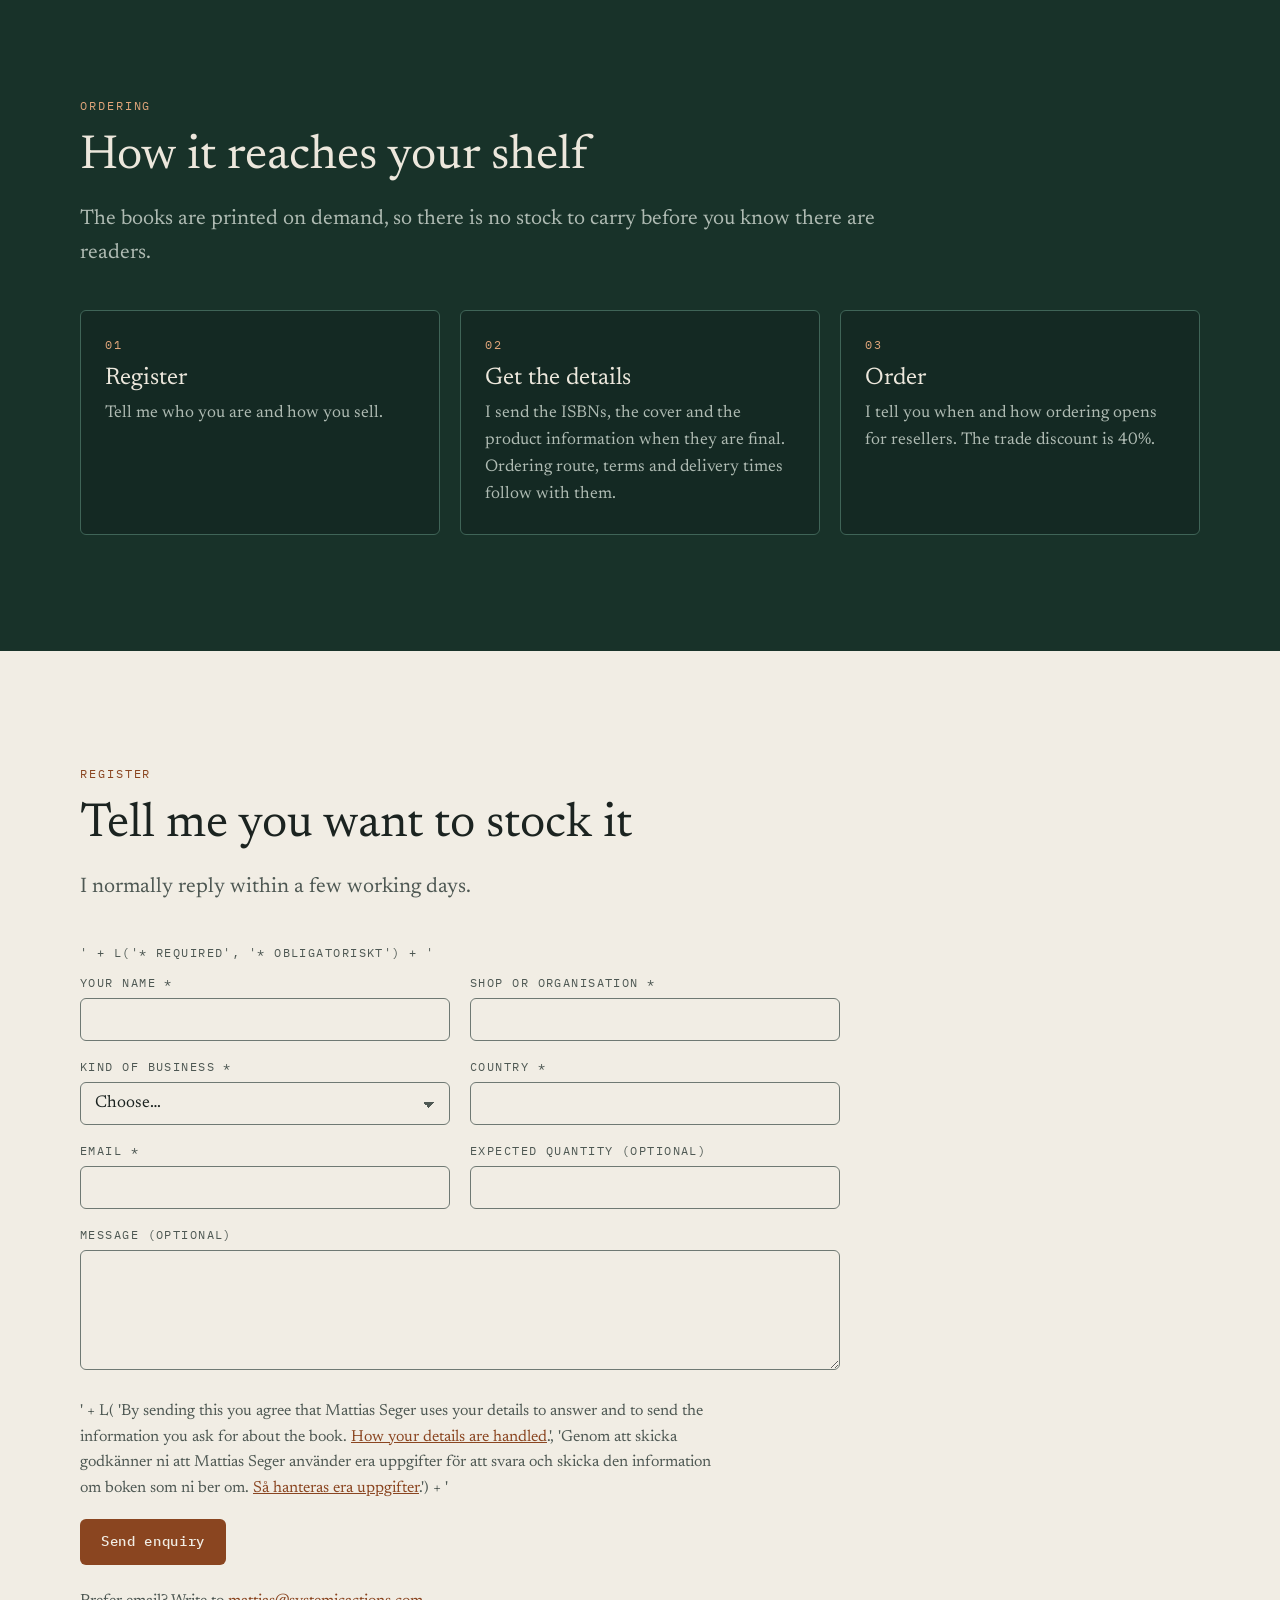
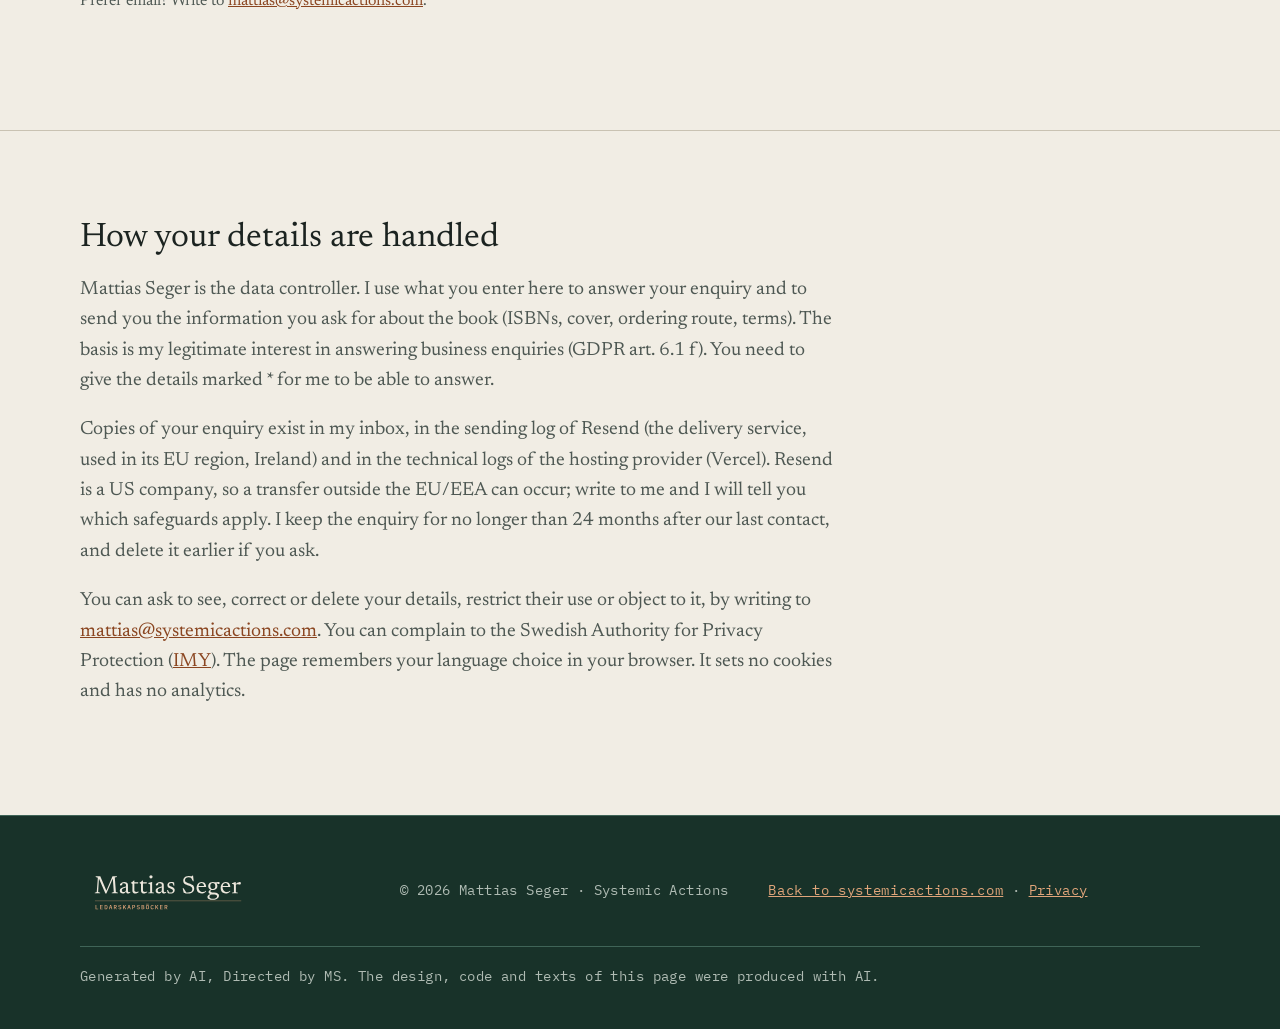
==== commit f01bb469: "Reseller page: judges' round 1 changes (ni, legal basis, form states, origin/time checks, start-page" ====
--- a/resellers.html
+++ b/resellers.html
@@ -286,6 +286,20 @@
   .nav-links a:not([href="#register"]) { display: none; }
   .nav-links a[href="#register"] { display: inline; }
 }
+
+.rhero :focus-visible { outline-color: var(--band-copper); }
+.aihero { font: 400 12px/1.5 var(--mono); letter-spacing: .12em; text-transform: uppercase; color: var(--band-soft); margin: 28px 0 0; }
+#book { background: var(--bg2); }
+.rform .note { font-size: 16px; color: var(--soft); margin: 0; max-width: 40em; }
+.rform .note a { color: var(--copper); }
+.req { font: 400 12px/1.4 var(--mono); letter-spacing: .12em; text-transform: uppercase; color: var(--soft); margin: 0 0 14px; }
+.rform [aria-invalid="true"] { border-width: 2px; border-color: var(--copper); }
+.rform .msg.err { border-left: 3px solid var(--copper); padding-left: 12px; font-weight: 500; }
+.rform select { appearance: none; -webkit-appearance: none; padding-right: 40px; background-image: linear-gradient(45deg, transparent 50%, var(--soft) 50%), linear-gradient(135deg, var(--soft) 50%, transparent 50%); background-position: calc(100% - 20px) 55%, calc(100% - 14px) 55%; background-size: 6px 6px; background-repeat: no-repeat; }
+.rform .btn[disabled] { opacity: 1; background: var(--soft); color: var(--bg); }
+.lang button { min-height: 40px; padding-inline: 14px; }
+.nav-links a { display: inline-block; padding: 10px 6px; }
+.brand { padding-block: 6px; }
 </style>
 </head>
 <body>
@@ -313,7 +327,7 @@
     <nav class="nav-links" aria-label="Main">
       <a href="#book"><span lang="en">The book</span><span lang="sv">Boken</span></a>
       <a href="#order"><span lang="en">Ordering</span><span lang="sv">Beställning</span></a>
-      <a href="#register"><span lang="en">Register</span><span lang="sv">Anmäl dig</span></a>
+      <a href="#register"><span lang="en">Register</span><span lang="sv">Anmäl er</span></a>
     </nav>
     <div class="lang" role="group" aria-label="Language / Språk">
       <button type="button" data-set-lang="en" aria-pressed="false">EN</button>
@@ -326,12 +340,13 @@
   <section class="rhero" id="top">
     <div class="wrap">
       <p class="kicker"><span lang="en">For resellers</span><span lang="sv">För återförsäljare</span></p>
-      <h1><span lang="en">Systems Thinking for Leaders<em>for your shelves and your readers</em></span><span lang="sv">Systemtänkande för ledare<em>för era hyllor och era läsare</em></span></h1>
-      <p class="sub"><span lang="en">Volume I, <em>Seeing the Whole</em>, comes out in English on 19 January 2027. Here are the facts you need, and a way to tell me you want to stock it.</span><span lang="sv">Band I, <em>Att se helheten</em>, kommer på engelska den 19 januari 2027. Här finns det ni behöver veta, och ett sätt att tala om att ni vill ha boken.</span></p>
+      <h1><span lang="en">Systems Thinking for Leaders<em>Volume I, Seeing the Whole</em></span><span lang="sv">Systems Thinking for Leaders<em>Band I, Att se helheten – engelska utgåvan</em></span></h1>
+      <p class="sub"><span lang="en">The English edition comes out on 19 January 2027: 480 landscape pages in full colour, printed on demand. Here is what you need to know, and a way to tell me you want to stock it.</span><span lang="sv">Den engelska utgåvan kommer den 19 januari 2027: 480 liggande sidor i fyrfärg, tryckta vid beställning. Här finns det ni behöver veta, och ett sätt att säga till om ni vill ha boken.</span></p>
       <div class="cta">
-        <a class="btn btn-primary" href="#register"><span lang="en">Register as a reseller</span><span lang="sv">Anmäl er som återförsäljare</span></a>
+        <a class="btn btn-primary" href="#register"><span lang="en">Tell me you are interested</span><span lang="sv">Skicka en intresseanmälan</span></a>
         <a class="btn btn-ghost" href="#book"><span lang="en">The facts</span><span lang="sv">Fakta om boken</span></a>
       </div>
+      <p class="aihero">Generated by AI, Directed by MS</p>
     </div>
   </section>
 
@@ -344,10 +359,10 @@
           <div><dt><span lang="en">Title</span><span lang="sv">Titel</span></dt><dd><span lang="en">Systemic Actions – Systems Thinking for Leaders, From Theory to Mastery<small>Volume I: Seeing the Whole</small></span><span lang="sv">Systemic Actions – Systems Thinking for Leaders, From Theory to Mastery<small>Band I: Att se helheten (engelska utgåvan)</small></span></dd></div>
           <div><dt><span lang="en">Author</span><span lang="sv">Författare</span></dt><dd>Mattias Seger</dd></div>
           <div><dt><span lang="en">Format</span><span lang="sv">Format</span></dt><dd><span lang="en">Landscape, 11 × 8.5 in, full colour, 480 pages</span><span lang="sv">Liggande, 11 × 8,5 tum, fyrfärg, 480 sidor</span></dd></div>
-          <div><dt><span lang="en">Editions</span><span lang="sv">Utgåvor</span></dt><dd><span lang="en">Paperback $69<small>Hardcover $119</small></span><span lang="sv">Häftad 69 USD<small>Inbunden 119 USD</small></span></dd></div>
+          <div><dt><span lang="en">Binding and list price</span><span lang="sv">Inbindning och rekommenderat pris</span></dt><dd><span lang="en">Paperback $69<small>Hardcover $119</small></span><span lang="sv">Häftad 69 USD<small>Inbunden 119 USD</small></span></dd></div>
           <div><dt><span lang="en">Dates</span><span lang="sv">Datum</span></dt><dd><span lang="en">Pre-order from 1 December 2026<small>Release 19 January 2027 · Swedish edition spring 2027</small></span><span lang="sv">Förbeställning från 1 december 2026<small>Utgivning 19 januari 2027 · svenska utgåvan våren 2027</small></span></dd></div>
           <div><dt><span lang="en">Printing</span><span lang="sv">Tryck</span></dt><dd><span lang="en">Print on demand through IngramSpark<small>Distribution to Amazon and other bookshops</small></span><span lang="sv">Print on demand via IngramSpark<small>Distribution till Amazon och andra bokhandlar</small></span></dd></div>
-          <div><dt><span lang="en">Trade discount</span><span lang="sv">Återförsäljarrabatt</span></dt><dd><span lang="en">40 %</span><span lang="sv">40 %</span></dd></div>
+          <div><dt><span lang="en">Trade discount</span><span lang="sv">Återförsäljarrabatt</span></dt><dd><span lang="en">40% of the list price</span><span lang="sv">40 % av rekommenderat pris</span></dd></div>
           <div><dt>ISBN</dt><dd><span lang="en">Not assigned yet<small>I send them to registered resellers as soon as they are final.</small></span><span lang="sv">Inte tilldelade än<small>Jag skickar dem till registrerade återförsäljare så fort de är klara.</small></span></dd></div>
         </dl>
         <div class="side">
@@ -371,9 +386,9 @@
       <h2><span lang="en">How it reaches your shelf</span><span lang="sv">Så når boken er hylla</span></h2>
       <p class="lead" style="margin-top:18px"><span lang="en">The books are printed on demand, so there is no stock to carry before you know there are readers.</span><span lang="sv">Böckerna trycks vid beställning, så ni behöver inte lagerhålla innan ni vet att det finns läsare.</span></p>
       <ol class="steps">
-        <li><h3><span lang="en">Register</span><span lang="sv">Anmäl er</span></h3><p><span lang="en">Tell me who you are and how you sell. It takes a minute.</span><span lang="sv">Berätta vilka ni är och hur ni säljer. Det tar en minut.</span></p></li>
-        <li><h3><span lang="en">Get the details</span><span lang="sv">Få underlaget</span></h3><p><span lang="en">I send the ISBNs, the cover and the product information as soon as they are final, and tell you when ordering opens.</span><span lang="sv">Jag skickar ISBN, omslag och produktinformation så fort de är klara och talar om när beställning öppnar.</span></p></li>
-        <li><h3><span lang="en">Order</span><span lang="sv">Beställ</span></h3><p><span lang="en">Order the way you usually do. The trade discount is 40 %.</span><span lang="sv">Beställ som ni brukar. Återförsäljarrabatten är 40 %.</span></p></li>
+        <li><h3><span lang="en">Register</span><span lang="sv">Anmäl er</span></h3><p><span lang="en">Tell me who you are and how you sell.</span><span lang="sv">Berätta vilka ni är och hur ni säljer.</span></p></li>
+        <li><h3><span lang="en">Get the details</span><span lang="sv">Få uppgifterna</span></h3><p><span lang="en">I send the ISBNs, the cover and the product information when they are final. Ordering route, terms and delivery times follow with them.</span><span lang="sv">Jag skickar ISBN, omslag och produktinformation när de är klara. Beställningsväg, villkor och leveranstider följer med.</span></p></li>
+        <li><h3><span lang="en">Order</span><span lang="sv">Beställ</span></h3><p><span lang="en">I tell you when and how ordering opens for resellers. The trade discount is 40%.</span><span lang="sv">Jag talar om när och hur återförsäljare kan beställa. Återförsäljarrabatten är 40 %.</span></p></li>
       </ol>
     </div>
   </section>
@@ -382,14 +397,15 @@
     <div class="wrap">
       <div class="head">
         <p class="kicker"><span lang="en">Register</span><span lang="sv">Anmäl er</span></p>
-        <h2><span lang="en">Tell me you want to stock it</span><span lang="sv">Tala om att ni vill ha boken</span></h2>
-        <p class="lead" style="margin-top:18px"><span lang="en">I answer personally, normally within a few working days.</span><span lang="sv">Jag svarar personligen, normalt inom några arbetsdagar.</span></p>
+        <h2><span lang="en">Tell me you want to stock it</span><span lang="sv">Säg till om ni vill ha boken</span></h2>
+        <p class="lead" style="margin-top:18px"><span lang="en">I normally reply within a few working days.</span><span lang="sv">Jag svarar normalt inom några arbetsdagar.</span></p>
       </div>
+      <p class="req">' + L('* required', '* obligatoriskt') + '</p>
       <form class="rform" id="rform" novalidate>
-        <div><label for="f-name"><span lang="en">Your name</span><span lang="sv">Ditt namn</span></label><input type="text" id="f-name" name="name" autocomplete="name" required maxlength="120"></div>
-        <div><label for="f-org"><span lang="en">Shop or organisation</span><span lang="sv">Butik eller organisation</span></label><input type="text" id="f-org" name="org" autocomplete="organization" required maxlength="160"></div>
-        <div><label for="f-type"><span lang="en">Type</span><span lang="sv">Typ</span></label>
-          <select id="f-type" name="type" required>
+        <div><label for="f-name"><span lang="en">Your name *</span><span lang="sv">Ert namn *</span></label><input type="text" id="f-name" aria-describedby="f-msgbox" name="name" autocomplete="name" required maxlength="120"></div>
+        <div><label for="f-org"><span lang="en">Shop or organisation *</span><span lang="sv">Butik eller organisation *</span></label><input type="text" id="f-org" aria-describedby="f-msgbox" name="org" autocomplete="organization" required maxlength="160"></div>
+        <div><label for="f-type"><span lang="en">Kind of business *</span><span lang="sv">Verksamhet *</span></label>
+          <select id="f-type" aria-describedby="f-msgbox" name="type" required>
             <option value="" disabled selected data-en="Choose…" data-sv="Välj…">Choose…</option>
             <option value="bookshop" data-en="Bookshop" data-sv="Bokhandel">Bookshop</option>
             <option value="online" data-en="Online retailer" data-sv="Nätbokhandel">Online retailer</option>
@@ -398,13 +414,14 @@
             <option value="training" data-en="Training or course provider" data-sv="Utbildnings- eller kursanordnare">Training or course provider</option>
             <option value="other" data-en="Other" data-sv="Annat">Other</option>
           </select></div>
-        <div><label for="f-country"><span lang="en">Country</span><span lang="sv">Land</span></label><input type="text" id="f-country" name="country" autocomplete="country-name" required maxlength="80"></div>
-        <div><label for="f-email"><span lang="en">Email</span><span lang="sv">E-post</span></label><input type="email" id="f-email" name="email" autocomplete="email" required maxlength="254"></div>
+        <div><label for="f-country"><span lang="en">Country *</span><span lang="sv">Land *</span></label><input type="text" id="f-country" aria-describedby="f-msgbox" name="country" autocomplete="country-name" required maxlength="80"></div>
+        <div><label for="f-email"><span lang="en">Email *</span><span lang="sv">E-post *</span></label><input type="email" id="f-email" aria-describedby="f-msgbox" name="email" autocomplete="email" required maxlength="254"></div>
         <div><label for="f-qty"><span lang="en">Expected quantity (optional)</span><span lang="sv">Förväntad mängd (valfritt)</span></label><input type="text" id="f-qty" name="qty" maxlength="120"></div>
         <div class="full"><label for="f-msg"><span lang="en">Message (optional)</span><span lang="sv">Meddelande (valfritt)</span></label><textarea id="f-msg" name="message" maxlength="2000"></textarea></div>
         <input type="text" name="website" tabindex="-1" autocomplete="off" class="hp" aria-hidden="true">
-        <div class="full check"><input type="checkbox" id="f-consent" name="consent" required>
-          <span><label for="f-consent" style="display:inline;font:inherit;letter-spacing:0;text-transform:none;color:inherit;margin:0"><span lang="en">I agree that Mattias Seger may contact me about this enquiry. <a href="#integritet">How my details are handled</a>.</span><span lang="sv">Jag samtycker till att Mattias Seger kontaktar mig om den här förfrågan. <a href="#integritet">Så hanteras mina uppgifter</a>.</span></label></span></div>
+        <p class="full note">' + L(
+            'By sending this you agree that Mattias Seger uses your details to answer and to send the information you ask for about the book. <a href="#privacy">How your details are handled</a>.',
+            'Genom att skicka godkänner ni att Mattias Seger använder era uppgifter för att svara och skicka den information om boken som ni ber om. <a href="#privacy">Så hanteras era uppgifter</a>.') + '</p>
         <div class="full"><button type="submit" class="btn btn-primary" id="f-send"><span lang="en">Send registration</span><span lang="sv">Skicka anmälan</span></button></div>
         <p class="full msg" id="f-msgbox" role="status" aria-live="polite"></p>
       </form>
@@ -412,19 +429,19 @@
     </div>
   </section>
 
-  <section class="priv" id="integritet">
+  <section class="priv" id="privacy">
     <div class="wrap">
       <div lang="en">
         <h2>How your details are handled</h2>
-        <p>Mattias Seger is the data controller. I use what you enter here only to answer your enquiry and to send you the information you ask for about the book, on the basis of your consent, which you can withdraw at any time.</p>
-        <p>The site does not store your enquiry itself. It is sent as one email to me through Resend, the delivery service, using its EU region (Ireland). Resend is a US company, so a transfer outside the EU/EEA can occur. I keep the enquiry for as long as we are in contact about the book and delete it when you ask or when it is no longer needed.</p>
-        <p>You can ask to see, correct or delete what I hold about you by writing to <a href="mailto:mattias@systemicactions.com">mattias@systemicactions.com</a>, and you can complain to the Swedish Authority for Privacy Protection (IMY). The page remembers your language choice in your browser. It sets no cookies and has no analytics.</p>
+        <p>Mattias Seger is the data controller. I use what you enter here to answer your enquiry and to send you the information you ask for about the book (ISBNs, cover, ordering route, terms). The basis is my legitimate interest in answering business enquiries (GDPR art. 6.1 f). You need to give the details marked * for me to be able to answer.</p>
+        <p>Copies of your enquiry exist in my inbox, in the sending log of Resend (the delivery service, used in its EU region, Ireland) and in the technical logs of the hosting provider (Vercel). Resend is a US company, so a transfer outside the EU/EEA can occur; write to me and I will tell you which safeguards apply. I keep the enquiry for no longer than 24 months after our last contact, and delete it earlier if you ask.</p>
+        <p>You can ask to see, correct or delete your details, restrict their use or object to it, by writing to <a href="mailto:mattias@systemicactions.com">mattias@systemicactions.com</a>. You can complain to the Swedish Authority for Privacy Protection (<a href="https://www.imy.se" rel="noopener">IMY</a>). The page remembers your language choice in your browser. It sets no cookies and has no analytics.</p>
       </div>
       <div lang="sv">
-        <h2>Så hanteras dina uppgifter</h2>
-        <p>Personuppgiftsansvarig är Mattias Seger. Jag använder det du skriver här bara för att svara på din förfrågan och skicka den information om boken som du ber om, med ditt samtycke, som du kan ta tillbaka när du vill.</p>
-        <p>Webbplatsen sparar inte din förfrågan själv. Den skickas som ett mejl till mig via Resend, utskickstjänsten, i dess EU-region (Irland). Resend är ett amerikanskt bolag, så en överföring utanför EU/EES kan förekomma. Jag sparar förfrågan så länge vi har kontakt om boken och raderar den när du ber om det eller när den inte behövs längre.</p>
-        <p>Du kan be att få se, rätta eller radera det jag har om dig genom att skriva till <a href="mailto:mattias@systemicactions.com">mattias@systemicactions.com</a>, och du kan klaga hos Integritetsskyddsmyndigheten (IMY). Sidan minns ditt språkval i din webbläsare. Den sätter inga kakor och har ingen statistik.</p>
+        <h2>Så hanteras era uppgifter</h2>
+        <p>Personuppgiftsansvarig är Mattias Seger. Jag använder det ni skriver här för att svara på er förfrågan och skicka den information om boken som ni ber om (ISBN, omslag, beställningsväg, villkor). Grunden är mitt berättigade intresse av att besvara affärsförfrågningar (GDPR art. 6.1 f). Uppgifterna markerade * behövs för att jag ska kunna svara.</p>
+        <p>Kopior av förfrågan finns i min inkorg, i Resends sändningslogg (utskickstjänsten, som används i EU-regionen, Irland) och i hostingleverantörens tekniska loggar (Vercel). Resend är ett amerikanskt bolag, så en överföring utanför EU/EES kan förekomma; skriv till mig så berättar jag vilka skyddsåtgärder som gäller. Jag sparar förfrågan högst 24 månader efter vår senaste kontakt och raderar den tidigare om ni ber om det.</p>
+        <p>Ni kan be att få se, rätta eller radera era uppgifter, begränsa behandlingen eller invända mot den, genom att skriva till <a href="mailto:mattias@systemicactions.com">mattias@systemicactions.com</a>. Ni kan klaga hos Integritetsskyddsmyndigheten (<a href="https://www.imy.se" rel="noopener">IMY</a>). Sidan minns ert språkval i er webbläsare. Den sätter inga kakor och har ingen statistik.</p>
       </div>
     </div>
   </section>
@@ -434,7 +451,7 @@
   <div class="wrap">
     <img class="wordmark" src="assets/logos/ledarskap-ordmarke-skog.svg" alt="Mattias Seger · Ledarskapsböcker">
     <p>© 2026 Mattias Seger · Systemic Actions</p>
-    <p><a class="back" href="/"><span lang="en">Back to systemicactions.com</span><span lang="sv">Tillbaka till systemicactions.com</span></a> · <a href="#integritet"><span lang="en">Privacy</span><span lang="sv">Integritet</span></a></p>
+    <p><a class="back" href="/"><span lang="en">Back to systemicactions.com</span><span lang="sv">Tillbaka till systemicactions.com</span></a> · <a href="#privacy"><span lang="en">Privacy</span><span lang="sv">Integritet</span></a></p>
     <p class="ai"><span lang="en">Generated by AI, Directed by MS. The design, code and texts of this page were produced with AI.</span><span lang="sv">Generated by AI, Directed by MS. Sidans formgivning, kod och texter är framtagna med AI.</span></p>
   </div>
 </footer>
@@ -442,48 +459,75 @@
 <script>
 (function () {
   'use strict';
-  var root = document.documentElement;
+  var root = document.documentElement, loaded = Date.now();
+  var TITLE = { en: 'Resellers – Systemic Actions · Mattias Seger', sv: 'Återförsäljare – Systemic Actions · Mattias Seger' };
   var UI = {
-    en: { sending: 'Sending…', send: 'Send registration',
-          ok: 'Thank you. Your registration is sent, and I will answer personally.',
-          missing: 'Please fill in your name, organisation, type, country and email.',
-          invalid: 'Please enter a valid email address.', consent: 'Please tick the box so I may contact you.',
-          fail: 'It didn’t go through just now. Please write to mattias@systemicactions.com instead.' },
-    sv: { sending: 'Skickar…', send: 'Skicka anmälan',
-          ok: 'Tack. Din anmälan är skickad och jag svarar personligen.',
-          missing: 'Fyll i namn, organisation, typ, land och e-post.',
-          invalid: 'Skriv en giltig e-postadress.', consent: 'Kryssa i rutan så att jag får kontakta dig.',
-          fail: 'Det gick inte igenom just nu. Skriv gärna till mattias@systemicactions.com i stället.' }
+    en: { sending: 'Sending…', send: 'Send enquiry', errLabel: 'Error: ',
+          ok: 'Thank you. Your enquiry is sent. I normally reply within a few working days.',
+          missing: 'Please fill in your name, organisation, kind of business, country and email.',
+          invalid: 'Please enter a valid email address.', links: 'Please leave out links from the message, or write to me by email instead.',
+          fast: 'That was very quick. Please check the form and send again.',
+          fail: 'Sorry, that didn’t go through just now. Please write to mattias@systemicactions.com instead.' },
+    sv: { sending: 'Skickar…', send: 'Skicka förfrågan', errLabel: 'Fel: ',
+          ok: 'Tack. Er förfrågan är skickad. Jag svarar normalt inom några arbetsdagar.',
+          missing: 'Fyll i namn, organisation, verksamhet, land och e-post.',
+          invalid: 'Skriv en giltig e-postadress.', links: 'Ta bort länkar ur meddelandet, eller skriv till mig via e-post i stället.',
+          fast: 'Det gick väldigt fort. Kontrollera formuläret och skicka igen.',
+          fail: 'Det gick tyvärr inte igenom just nu. Skriv gärna till mattias@systemicactions.com i stället.' }
   };
   var form = document.getElementById('rform'), box = document.getElementById('f-msgbox'), btn = document.getElementById('f-send');
-  function say(text, err) { box.textContent = text; box.className = 'full msg' + (err ? ' err' : ''); }
+  var lastMsg = null;
+  function lang() { return root.getAttribute('data-lang') === 'sv' ? 'sv' : 'en'; }
+  function say(key, err) {
+    lastMsg = key ? { key: key, err: !!err } : null;
+    box.className = 'full msg' + (err ? ' err' : '');
+    box.textContent = key ? (err ? UI[lang()].errLabel : '') + UI[lang()][key] : '';
+  }
+  function mark(el, bad) { if (bad) el.setAttribute('aria-invalid', 'true'); else el.removeAttribute('aria-invalid'); }
   form.addEventListener('submit', function (e) {
     e.preventDefault();
-    var lang = root.getAttribute('data-lang') === 'sv' ? 'sv' : 'en', t = UI[lang], f = form.elements;
+    var f = form.elements, L = lang();
     if (f.website.value) return;
     var d = { name: f.name.value.trim(), org: f.org.value.trim(), type: f.type.value, country: f.country.value.trim(),
-              email: f.email.value.trim(), qty: f.qty.value.trim(), message: f.message.value.trim(), consent: f.consent.checked, lang: lang, website: '' };
-    if (!d.name || !d.org || !d.type || !d.country) { say(t.missing, true); return; }
-    if (!/^[^\s@]+@[^\s@]+\.[^\s@]+$/.test(d.email)) { say(t.invalid, true); f.email.focus(); return; }
-    if (!d.consent) { say(t.consent, true); f.consent.focus(); return; }
-    btn.disabled = true; btn.textContent = t.sending; say('');
-    fetch('/api/reseller', { method: 'POST', headers: { 'Content-Type': 'application/json' }, body: JSON.stringify(d) })
-      .then(function (r) { return r.ok ? r.json() : Promise.reject(r.status); })
-      .then(function (j) { if (!j || !j.ok) throw new Error('rejected'); form.reset(); btn.hidden = true; say(t.ok, false); })
-      .catch(function () { btn.disabled = false; btn.textContent = t.send; say(t.fail, true); });
+              email: f.email.value.trim(), qty: f.qty.value.trim(), message: f.message.value.trim(), lang: L, website: '', t: loaded };
+    ['name', 'org', 'type', 'country', 'email'].forEach(function (k) { mark(f[k], false); });
+    var firstBad = null;
+    ['name', 'org', 'type', 'country'].forEach(function (k) { if (!d[k]) { mark(f[k], true); firstBad = firstBad || f[k]; } });
+    if (firstBad) { say('missing', true); firstBad.focus(); return; }
+    if (!/^[^\s@,;<>"]+@[^\s@,;<>"]+\.[^\s@,;<>"]+$/.test(d.email)) { mark(f.email, true); say('invalid', true); f.email.focus(); return; }
+    btn.disabled = true; btn.textContent = UI[L].sending; say(null);
+    var ctl = ('AbortController' in window) ? new AbortController() : null;
+    var timer = setTimeout(function () { if (ctl) ctl.abort(); }, 15000);
+    fetch('/api/reseller', { method: 'POST', headers: { 'Content-Type': 'application/json' }, body: JSON.stringify(d), signal: ctl ? ctl.signal : undefined })
+      .then(function (r) { return r.json().catch(function () { return {}; }).then(function (j) { return { ok: r.ok, j: j }; }); })
+      .then(function (r) {
+        clearTimeout(timer);
+        if (r.ok && r.j && r.j.ok) {
+          form.hidden = true; box.setAttribute('tabindex', '-1'); say('ok', false); box.focus(); return;
+        }
+        btn.disabled = false; btn.textContent = UI[L].send;
+        var code = r.j && r.j.error;
+        if (code === 'invalid_email') { mark(f.email, true); say('invalid', true); f.email.focus(); }
+        else if (code === 'too_many_links') { say('links', true); f.message.focus(); }
+        else if (code === 'too_fast') { say('fast', true); }
+        else if (code === 'missing_fields') { say('missing', true); }
+        else { say('fail', true); }
+      })
+      .catch(function () { clearTimeout(timer); btn.disabled = false; btn.textContent = UI[L].send; say('fail', true); });
   });
-  function setLang(lang, save) {
-    root.setAttribute('data-lang', lang); root.lang = lang;
-    document.querySelectorAll('[data-set-lang]').forEach(function (b) { b.setAttribute('aria-pressed', String(b.getAttribute('data-set-lang') === lang)); });
-    document.querySelectorAll('#f-type option').forEach(function (o) { o.textContent = o.getAttribute('data-' + lang); });
-    if (!btn.disabled && !btn.hidden) btn.textContent = UI[lang].send;
+  function setLang(l, save) {
+    root.setAttribute('data-lang', l); root.lang = l; document.title = TITLE[l];
+    document.querySelectorAll('[data-set-lang]').forEach(function (b) { b.setAttribute('aria-pressed', String(b.getAttribute('data-set-lang') === l)); });
+    document.querySelectorAll('#f-type option').forEach(function (o) { o.textContent = o.getAttribute('data-' + l); });
+    if (!btn.disabled) btn.textContent = UI[l].send;
+    if (lastMsg) say(lastMsg.key, lastMsg.err);
     if (save) {
-      try { localStorage.setItem('sa-lang', lang); } catch (e) {}
-      try { history.replaceState(null, '', '?lang=' + lang + location.hash); } catch (e) {}
+      try { localStorage.setItem('sa-lang', l); } catch (e) {}
+      try { history.replaceState(null, '', '?lang=' + l + location.hash); } catch (e) {}
     }
   }
   document.querySelectorAll('[data-set-lang]').forEach(function (b) { b.addEventListener('click', function () { setLang(b.getAttribute('data-set-lang'), true); }); });
-  setLang(root.getAttribute('data-lang') === 'sv' ? 'sv' : 'en', false);
+  setLang(lang(), false);
 })();
 </script>
 
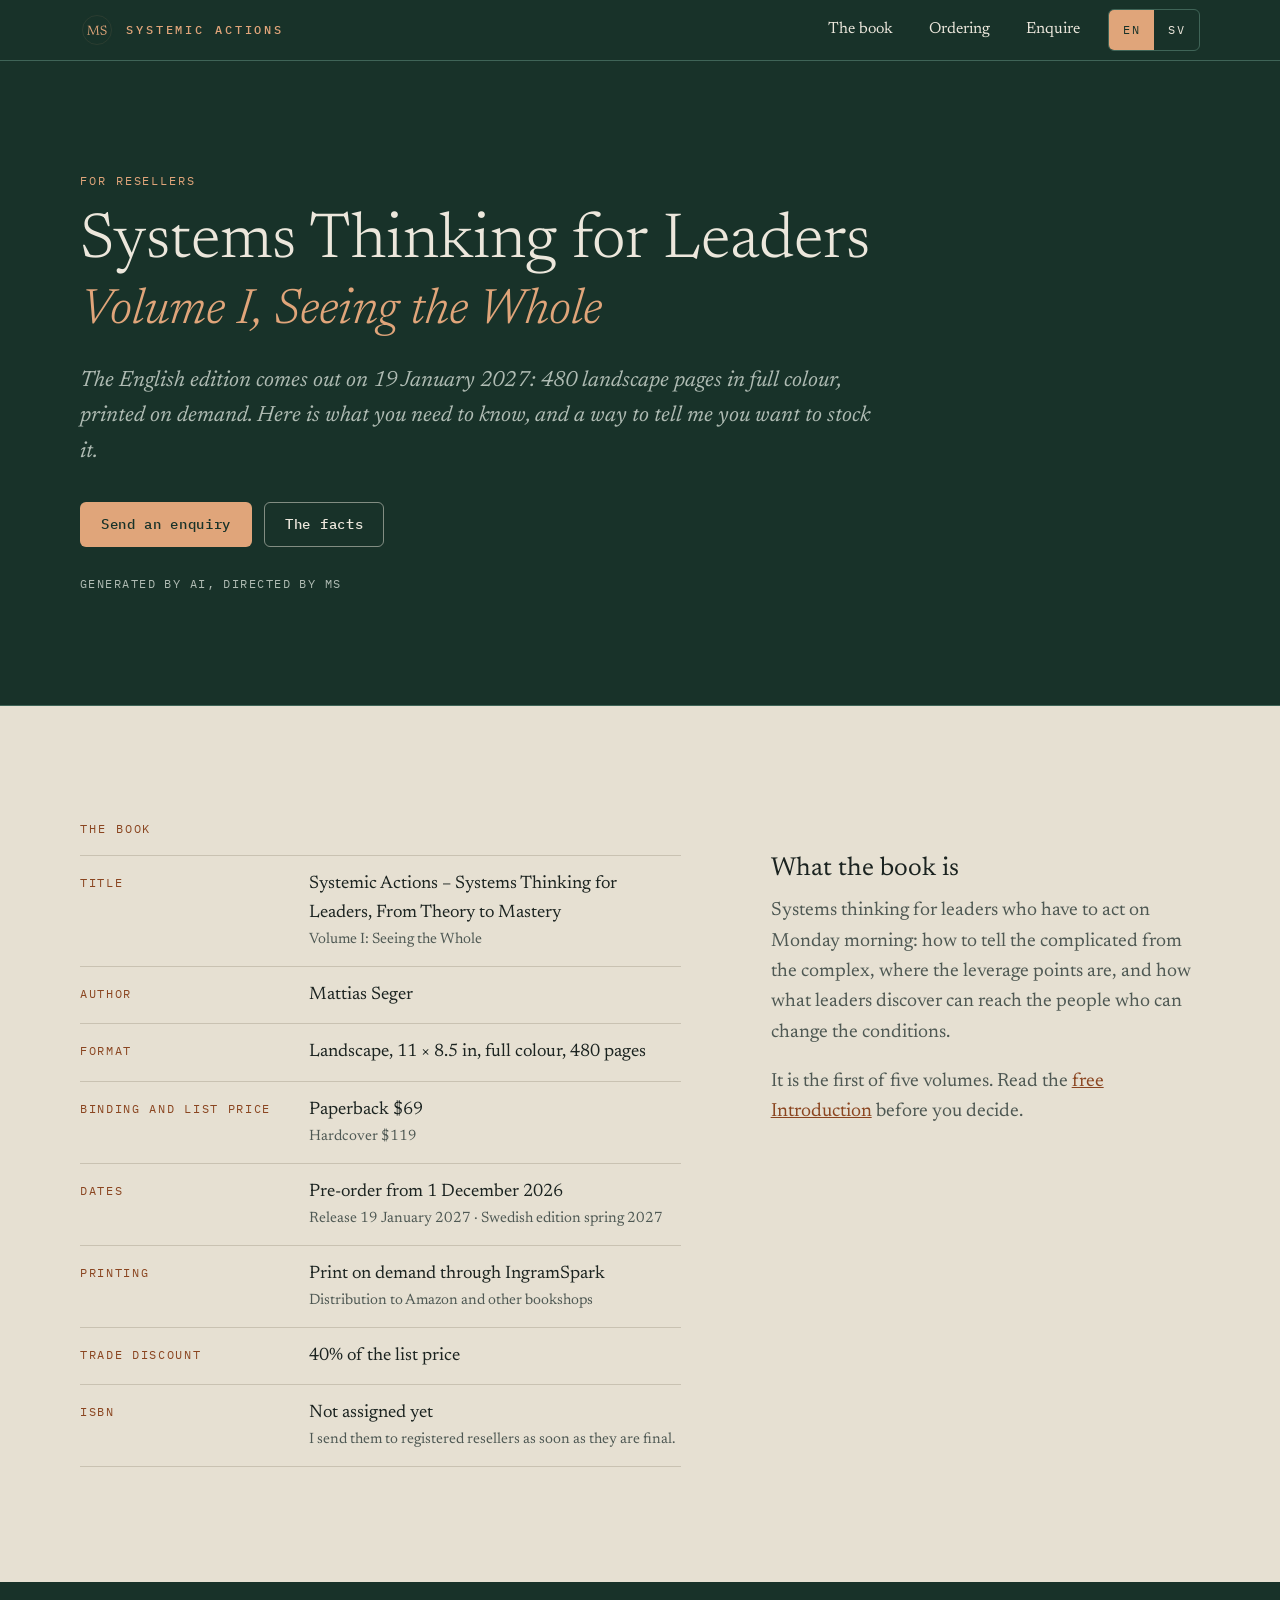
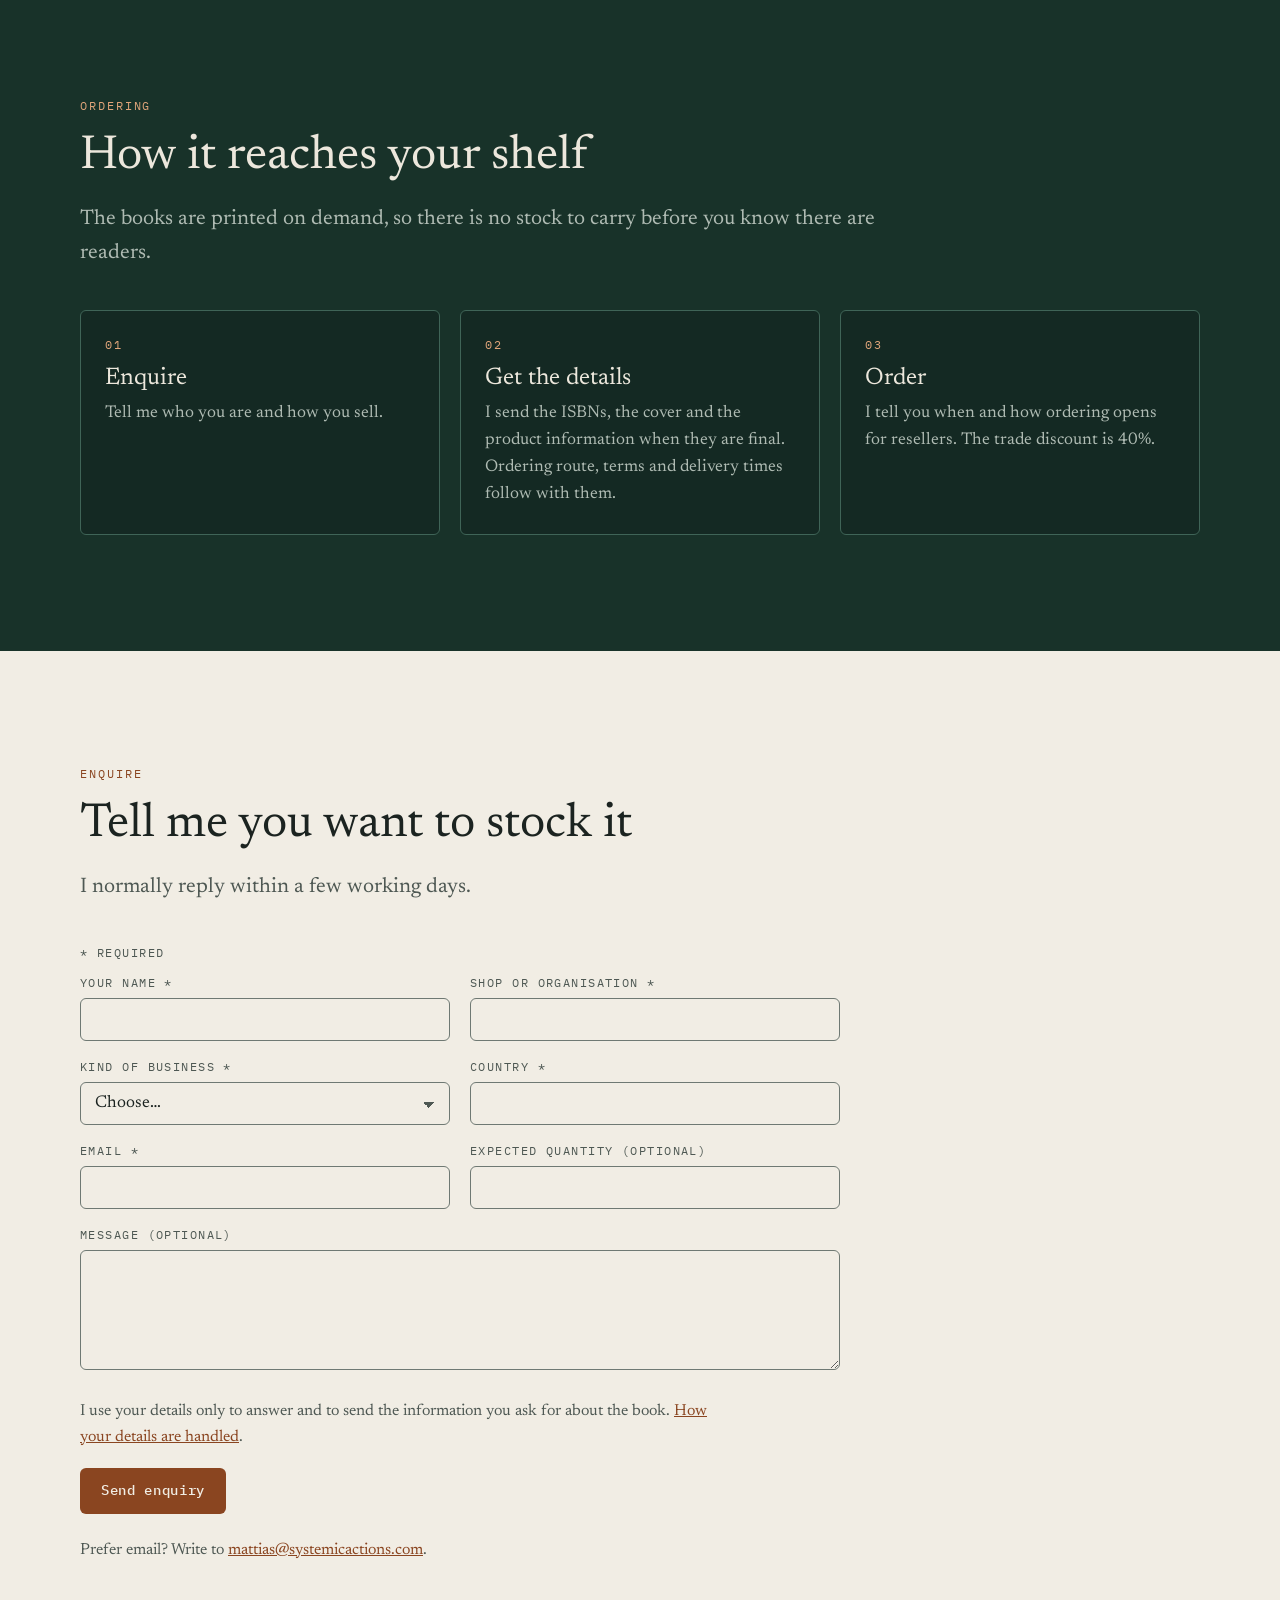
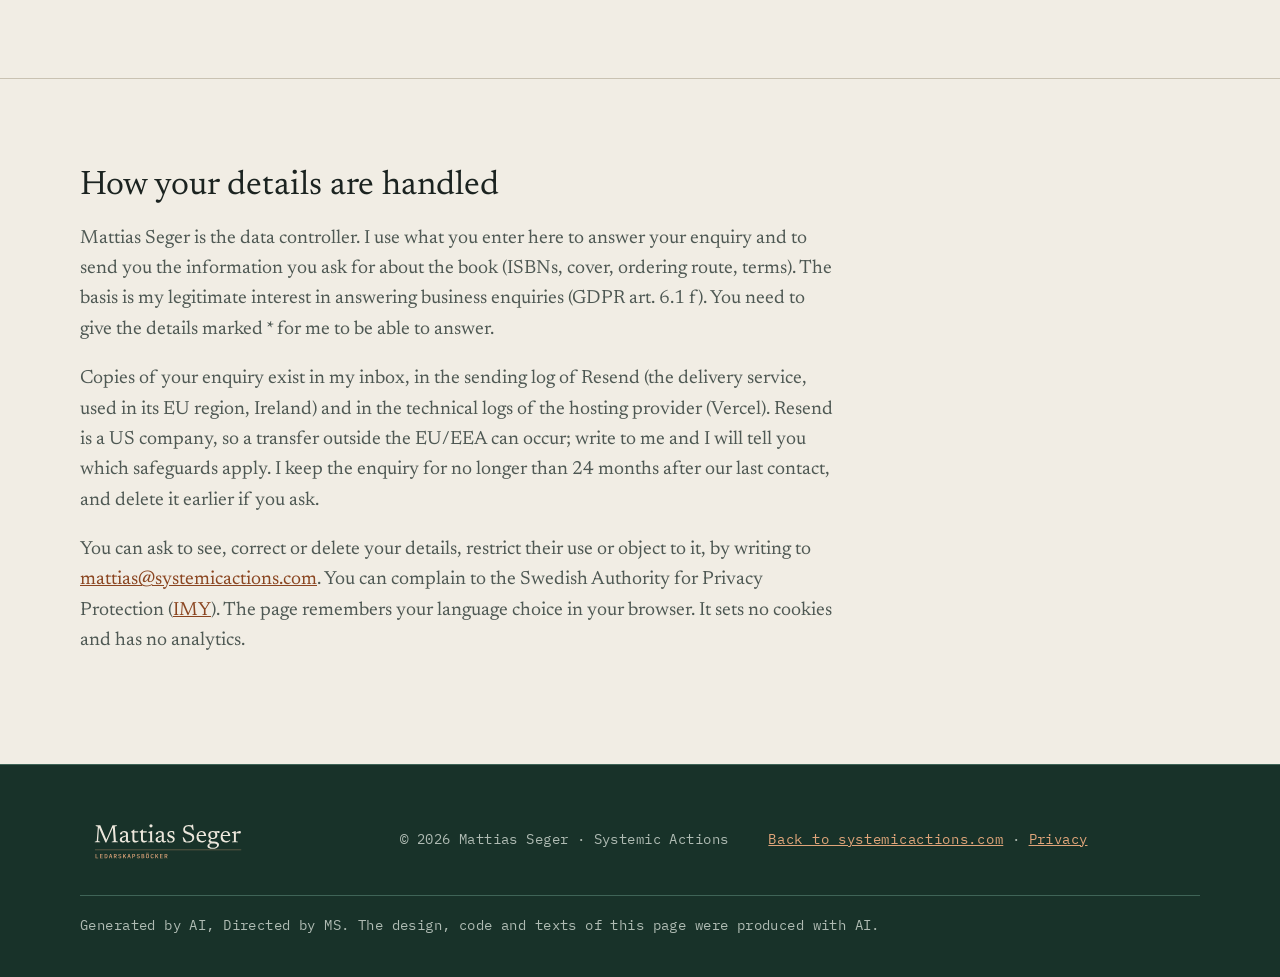
==== commit 007ef4f4: "Reseller page: fix raw strings, one word for enquiry, informative privacy note Co-Authored-By: Claud" ====
--- a/resellers.html
+++ b/resellers.html
@@ -327,7 +327,7 @@
     <nav class="nav-links" aria-label="Main">
       <a href="#book"><span lang="en">The book</span><span lang="sv">Boken</span></a>
       <a href="#order"><span lang="en">Ordering</span><span lang="sv">Beställning</span></a>
-      <a href="#register"><span lang="en">Register</span><span lang="sv">Anmäl er</span></a>
+      <a href="#register"><span lang="en">Enquire</span><span lang="sv">Förfrågan</span></a>
     </nav>
     <div class="lang" role="group" aria-label="Language / Språk">
       <button type="button" data-set-lang="en" aria-pressed="false">EN</button>
@@ -343,7 +343,7 @@
       <h1><span lang="en">Systems Thinking for Leaders<em>Volume I, Seeing the Whole</em></span><span lang="sv">Systems Thinking for Leaders<em>Band I, Att se helheten – engelska utgåvan</em></span></h1>
       <p class="sub"><span lang="en">The English edition comes out on 19 January 2027: 480 landscape pages in full colour, printed on demand. Here is what you need to know, and a way to tell me you want to stock it.</span><span lang="sv">Den engelska utgåvan kommer den 19 januari 2027: 480 liggande sidor i fyrfärg, tryckta vid beställning. Här finns det ni behöver veta, och ett sätt att säga till om ni vill ha boken.</span></p>
       <div class="cta">
-        <a class="btn btn-primary" href="#register"><span lang="en">Tell me you are interested</span><span lang="sv">Skicka en intresseanmälan</span></a>
+        <a class="btn btn-primary" href="#register"><span lang="en">Send an enquiry</span><span lang="sv">Skicka en förfrågan</span></a>
         <a class="btn btn-ghost" href="#book"><span lang="en">The facts</span><span lang="sv">Fakta om boken</span></a>
       </div>
       <p class="aihero">Generated by AI, Directed by MS</p>
@@ -386,7 +386,7 @@
       <h2><span lang="en">How it reaches your shelf</span><span lang="sv">Så når boken er hylla</span></h2>
       <p class="lead" style="margin-top:18px"><span lang="en">The books are printed on demand, so there is no stock to carry before you know there are readers.</span><span lang="sv">Böckerna trycks vid beställning, så ni behöver inte lagerhålla innan ni vet att det finns läsare.</span></p>
       <ol class="steps">
-        <li><h3><span lang="en">Register</span><span lang="sv">Anmäl er</span></h3><p><span lang="en">Tell me who you are and how you sell.</span><span lang="sv">Berätta vilka ni är och hur ni säljer.</span></p></li>
+        <li><h3><span lang="en">Enquire</span><span lang="sv">Förfrågan</span></h3><p><span lang="en">Tell me who you are and how you sell.</span><span lang="sv">Berätta vilka ni är och hur ni säljer.</span></p></li>
         <li><h3><span lang="en">Get the details</span><span lang="sv">Få uppgifterna</span></h3><p><span lang="en">I send the ISBNs, the cover and the product information when they are final. Ordering route, terms and delivery times follow with them.</span><span lang="sv">Jag skickar ISBN, omslag och produktinformation när de är klara. Beställningsväg, villkor och leveranstider följer med.</span></p></li>
         <li><h3><span lang="en">Order</span><span lang="sv">Beställ</span></h3><p><span lang="en">I tell you when and how ordering opens for resellers. The trade discount is 40%.</span><span lang="sv">Jag talar om när och hur återförsäljare kan beställa. Återförsäljarrabatten är 40 %.</span></p></li>
       </ol>
@@ -396,11 +396,11 @@
   <section class="reg sec" id="register">
     <div class="wrap">
       <div class="head">
-        <p class="kicker"><span lang="en">Register</span><span lang="sv">Anmäl er</span></p>
-        <h2><span lang="en">Tell me you want to stock it</span><span lang="sv">Säg till om ni vill ha boken</span></h2>
+        <p class="kicker"><span lang="en">Enquire</span><span lang="sv">Förfrågan</span></p>
+        <h2><span lang="en">Tell me you want to stock it</span><span lang="sv">Hör av er om ni vill ha boken</span></h2>
         <p class="lead" style="margin-top:18px"><span lang="en">I normally reply within a few working days.</span><span lang="sv">Jag svarar normalt inom några arbetsdagar.</span></p>
       </div>
-      <p class="req">' + L('* required', '* obligatoriskt') + '</p>
+      <p class="req"><span lang="en">* required</span><span lang="sv">* obligatoriskt</span></p>
       <form class="rform" id="rform" novalidate>
         <div><label for="f-name"><span lang="en">Your name *</span><span lang="sv">Ert namn *</span></label><input type="text" id="f-name" aria-describedby="f-msgbox" name="name" autocomplete="name" required maxlength="120"></div>
         <div><label for="f-org"><span lang="en">Shop or organisation *</span><span lang="sv">Butik eller organisation *</span></label><input type="text" id="f-org" aria-describedby="f-msgbox" name="org" autocomplete="organization" required maxlength="160"></div>
@@ -419,10 +419,8 @@
         <div><label for="f-qty"><span lang="en">Expected quantity (optional)</span><span lang="sv">Förväntad mängd (valfritt)</span></label><input type="text" id="f-qty" name="qty" maxlength="120"></div>
         <div class="full"><label for="f-msg"><span lang="en">Message (optional)</span><span lang="sv">Meddelande (valfritt)</span></label><textarea id="f-msg" name="message" maxlength="2000"></textarea></div>
         <input type="text" name="website" tabindex="-1" autocomplete="off" class="hp" aria-hidden="true">
-        <p class="full note">' + L(
-            'By sending this you agree that Mattias Seger uses your details to answer and to send the information you ask for about the book. <a href="#privacy">How your details are handled</a>.',
-            'Genom att skicka godkänner ni att Mattias Seger använder era uppgifter för att svara och skicka den information om boken som ni ber om. <a href="#privacy">Så hanteras era uppgifter</a>.') + '</p>
-        <div class="full"><button type="submit" class="btn btn-primary" id="f-send"><span lang="en">Send registration</span><span lang="sv">Skicka anmälan</span></button></div>
+        <p class="full note"><span lang="en">I use your details only to answer and to send the information you ask for about the book. <a href="#privacy">How your details are handled</a>.</span><span lang="sv">Jag använder era uppgifter bara för att svara och skicka den information om boken som ni ber om. <a href="#privacy">Så hanteras era uppgifter</a>.</span></p>
+        <div class="full"><button type="submit" class="btn btn-primary" id="f-send"><span lang="en">Send enquiry</span><span lang="sv">Skicka förfrågan</span></button></div>
         <p class="full msg" id="f-msgbox" role="status" aria-live="polite"></p>
       </form>
       <p class="alt"><span lang="en">Prefer email? Write to <a href="mailto:mattias@systemicactions.com">mattias@systemicactions.com</a>.</span><span lang="sv">Föredrar ni mejl? Skriv till <a href="mailto:mattias@systemicactions.com">mattias@systemicactions.com</a>.</span></p>
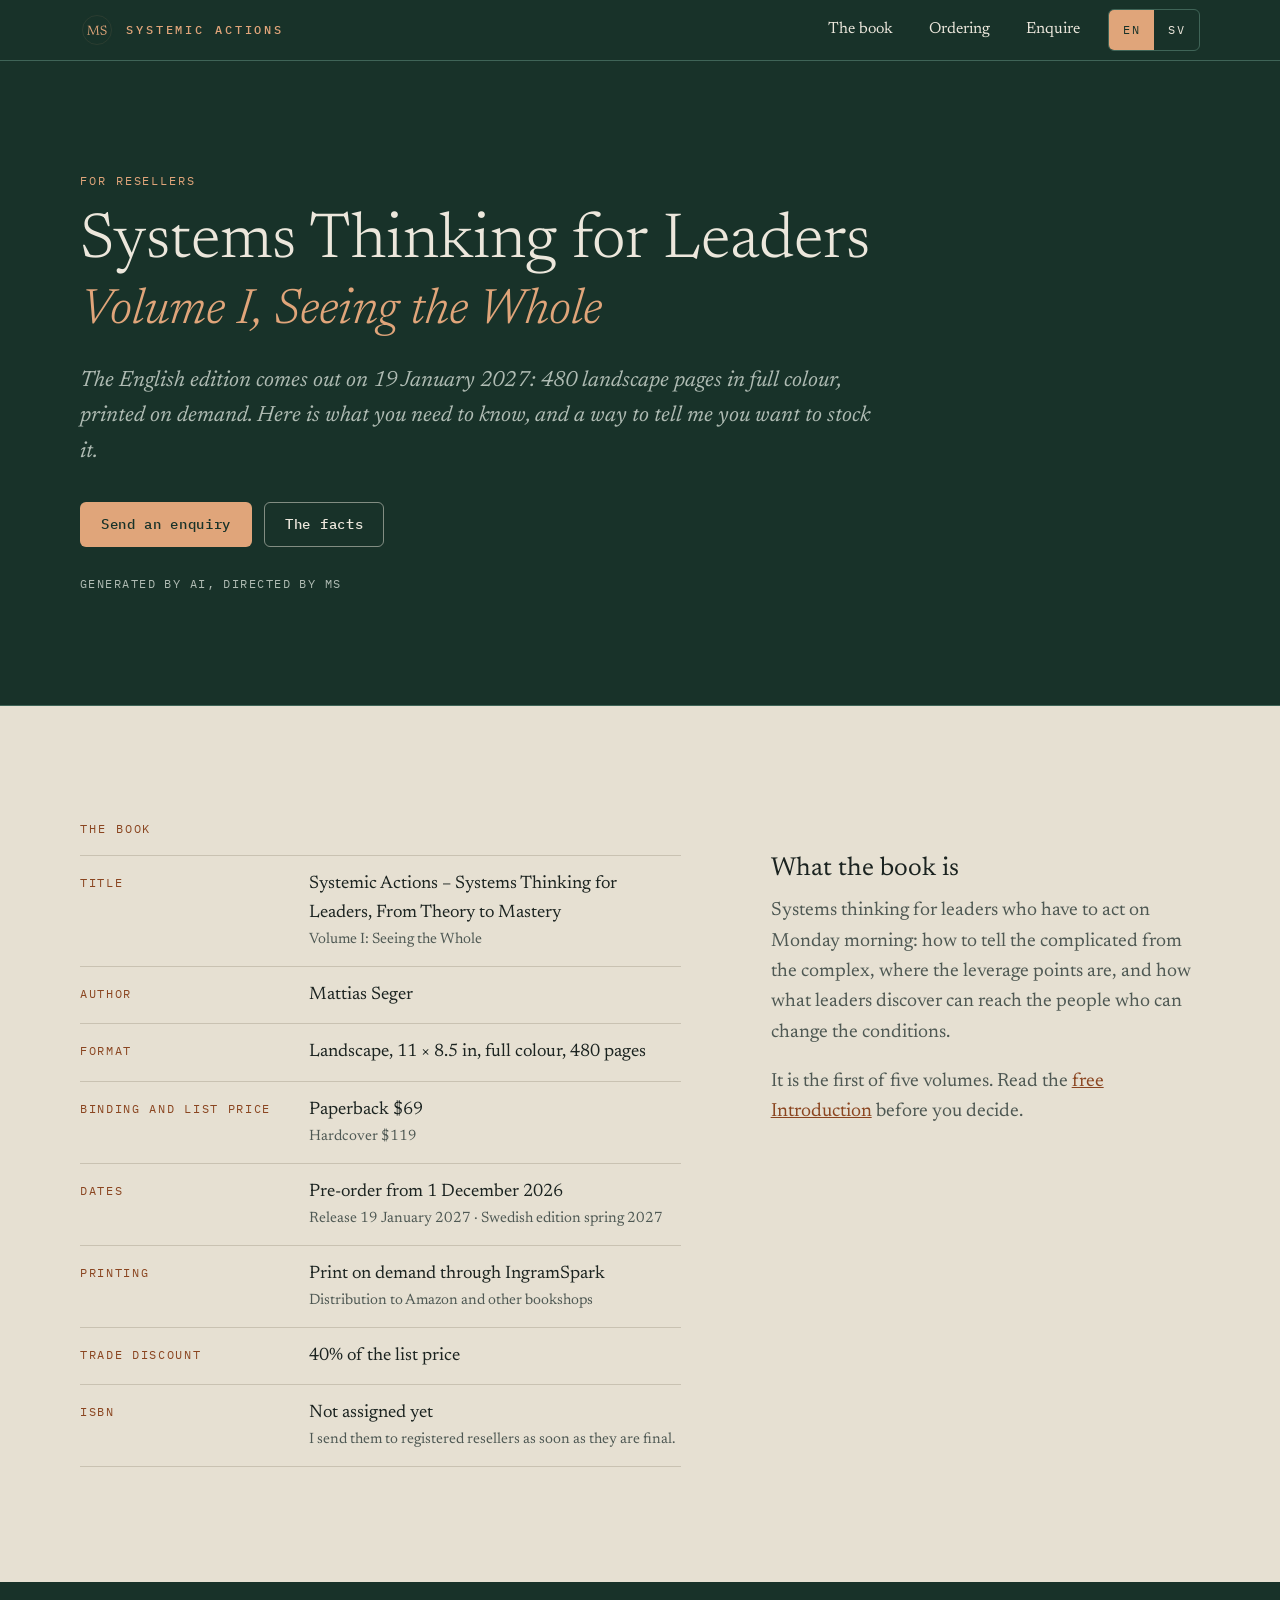
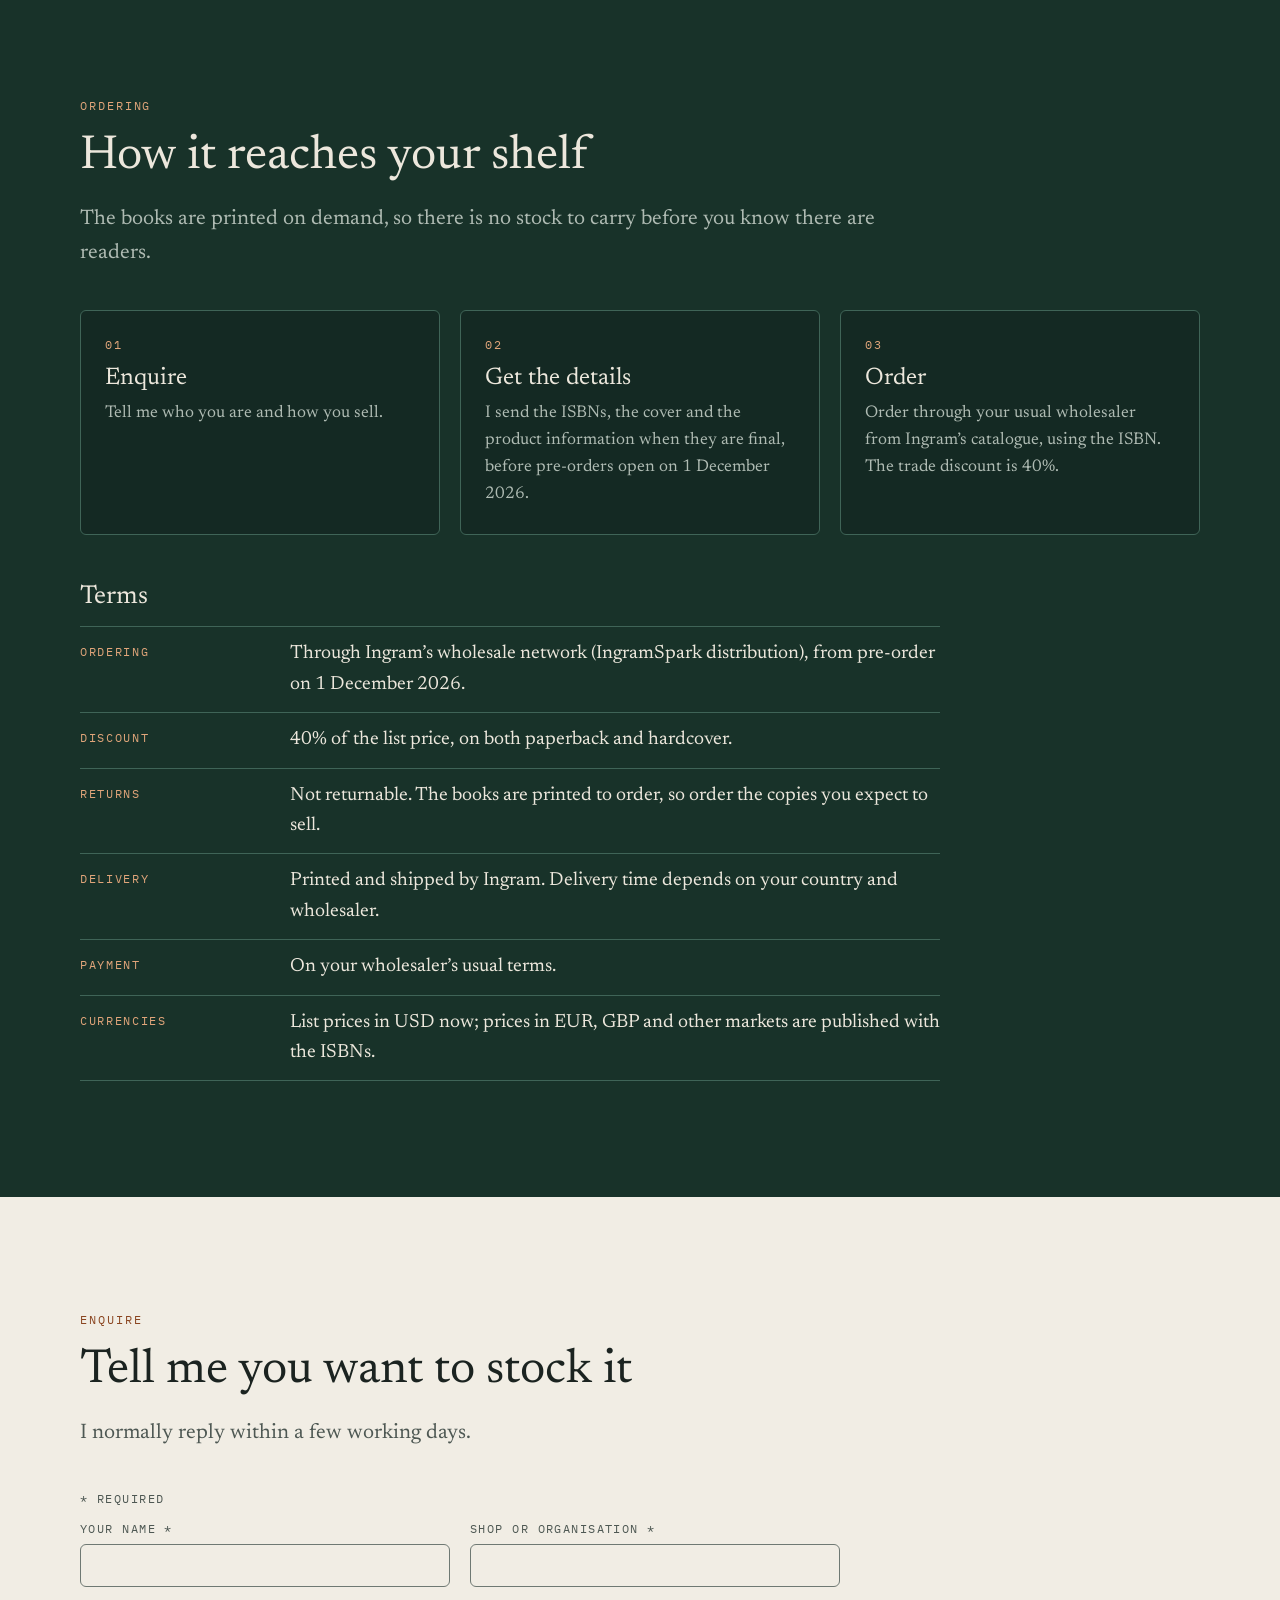
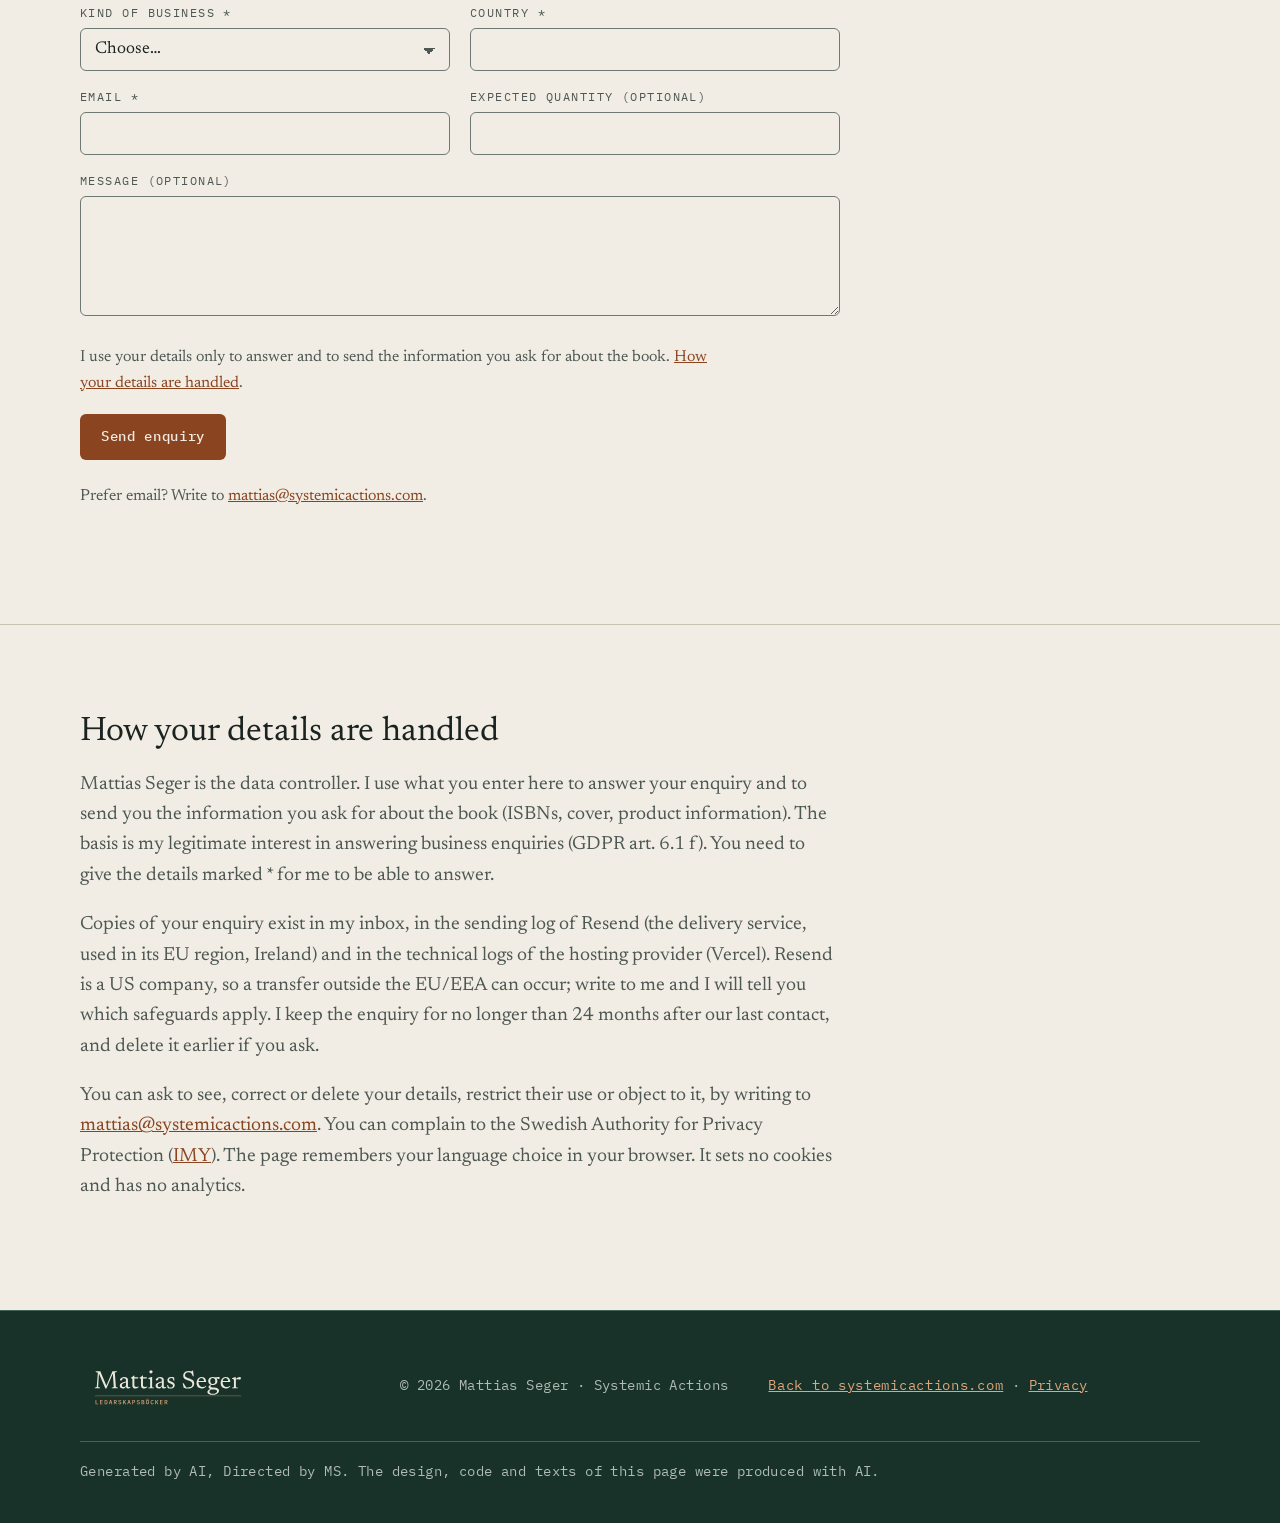
==== commit cca3c417: "Reseller page: terms (ordering, discount, returns, delivery, payment, currencies) Co-Authored-By: Cl" ====
--- a/resellers.html
+++ b/resellers.html
@@ -287,6 +287,13 @@
   .nav-links a[href="#register"] { display: inline; }
 }
 
+.terms-h { font-size: 26px; font-weight: 400; margin: 48px 0 14px; }
+.terms { margin: 0; border-top: 1px solid var(--band-line); max-width: 860px; }
+.terms div { display: grid; grid-template-columns: minmax(0, 10em) minmax(0, 1fr); gap: 4px 20px; padding: 12px 0; border-bottom: 1px solid var(--band-line); }
+.terms dt { font: 400 12px/1.6 var(--mono); letter-spacing: .14em; text-transform: uppercase; color: var(--band-copper); padding-top: 3px; }
+.terms dd { margin: 0; color: var(--band-ink); }
+@media (max-width: 680px) { .terms div { grid-template-columns: minmax(0, 1fr); } }
+
 .rhero :focus-visible { outline-color: var(--band-copper); }
 .aihero { font: 400 12px/1.5 var(--mono); letter-spacing: .12em; text-transform: uppercase; color: var(--band-soft); margin: 28px 0 0; }
 #book { background: var(--bg2); }
@@ -387,9 +394,18 @@
       <p class="lead" style="margin-top:18px"><span lang="en">The books are printed on demand, so there is no stock to carry before you know there are readers.</span><span lang="sv">Böckerna trycks vid beställning, så ni behöver inte lagerhålla innan ni vet att det finns läsare.</span></p>
       <ol class="steps">
         <li><h3><span lang="en">Enquire</span><span lang="sv">Förfrågan</span></h3><p><span lang="en">Tell me who you are and how you sell.</span><span lang="sv">Berätta vilka ni är och hur ni säljer.</span></p></li>
-        <li><h3><span lang="en">Get the details</span><span lang="sv">Få uppgifterna</span></h3><p><span lang="en">I send the ISBNs, the cover and the product information when they are final. Ordering route, terms and delivery times follow with them.</span><span lang="sv">Jag skickar ISBN, omslag och produktinformation när de är klara. Beställningsväg, villkor och leveranstider följer med.</span></p></li>
-        <li><h3><span lang="en">Order</span><span lang="sv">Beställ</span></h3><p><span lang="en">I tell you when and how ordering opens for resellers. The trade discount is 40%.</span><span lang="sv">Jag talar om när och hur återförsäljare kan beställa. Återförsäljarrabatten är 40 %.</span></p></li>
+        <li><h3><span lang="en">Get the details</span><span lang="sv">Få uppgifterna</span></h3><p><span lang="en">I send the ISBNs, the cover and the product information when they are final, before pre-orders open on 1 December 2026.</span><span lang="sv">Jag skickar ISBN, omslag och produktinformation när de är klara, innan förbeställningen öppnar 1 december 2026.</span></p></li>
+        <li><h3><span lang="en">Order</span><span lang="sv">Beställ</span></h3><p><span lang="en">Order through your usual wholesaler from Ingram’s catalogue, using the ISBN. The trade discount is 40%.</span><span lang="sv">Beställ via er vanliga grossist ur Ingrams katalog, med ISBN. Återförsäljarrabatten är 40 %.</span></p></li>
       </ol>
+      <h3 class="terms-h"><span lang="en">Terms</span><span lang="sv">Villkor</span></h3>
+      <dl class="terms">
+        <div><dt><span lang="en">Ordering</span><span lang="sv">Beställning</span></dt><dd><span lang="en">Through Ingram’s wholesale network (IngramSpark distribution), from pre-order on 1 December 2026.</span><span lang="sv">Via Ingrams grossistnätverk (IngramSpark-distribution), från förbeställningen 1 december 2026.</span></dd></div>
+        <div><dt><span lang="en">Discount</span><span lang="sv">Rabatt</span></dt><dd><span lang="en">40% of the list price, on both paperback and hardcover.</span><span lang="sv">40 % av rekommenderat pris, på både häftad och inbunden.</span></dd></div>
+        <div><dt><span lang="en">Returns</span><span lang="sv">Returer</span></dt><dd><span lang="en">Not returnable. The books are printed to order, so order the copies you expect to sell.</span><span lang="sv">Ingen returrätt. Böckerna trycks per order, så beställ det antal ni räknar med att sälja.</span></dd></div>
+        <div><dt><span lang="en">Delivery</span><span lang="sv">Leverans</span></dt><dd><span lang="en">Printed and shipped by Ingram. Delivery time depends on your country and wholesaler.</span><span lang="sv">Trycks och skickas av Ingram. Leveranstiden beror på land och grossist.</span></dd></div>
+        <div><dt><span lang="en">Payment</span><span lang="sv">Betalning</span></dt><dd><span lang="en">On your wholesaler’s usual terms.</span><span lang="sv">Enligt er grossists vanliga villkor.</span></dd></div>
+        <div><dt><span lang="en">Currencies</span><span lang="sv">Valutor</span></dt><dd><span lang="en">List prices in USD now; prices in EUR, GBP and other markets are published with the ISBNs.</span><span lang="sv">Rekommenderade priser i USD nu; priser i EUR, GBP och andra marknader publiceras tillsammans med ISBN.</span></dd></div>
+      </dl>
     </div>
   </section>
 
@@ -431,13 +447,13 @@
     <div class="wrap">
       <div lang="en">
         <h2>How your details are handled</h2>
-        <p>Mattias Seger is the data controller. I use what you enter here to answer your enquiry and to send you the information you ask for about the book (ISBNs, cover, ordering route, terms). The basis is my legitimate interest in answering business enquiries (GDPR art. 6.1 f). You need to give the details marked * for me to be able to answer.</p>
+        <p>Mattias Seger is the data controller. I use what you enter here to answer your enquiry and to send you the information you ask for about the book (ISBNs, cover, product information). The basis is my legitimate interest in answering business enquiries (GDPR art. 6.1 f). You need to give the details marked * for me to be able to answer.</p>
         <p>Copies of your enquiry exist in my inbox, in the sending log of Resend (the delivery service, used in its EU region, Ireland) and in the technical logs of the hosting provider (Vercel). Resend is a US company, so a transfer outside the EU/EEA can occur; write to me and I will tell you which safeguards apply. I keep the enquiry for no longer than 24 months after our last contact, and delete it earlier if you ask.</p>
         <p>You can ask to see, correct or delete your details, restrict their use or object to it, by writing to <a href="mailto:mattias@systemicactions.com">mattias@systemicactions.com</a>. You can complain to the Swedish Authority for Privacy Protection (<a href="https://www.imy.se" rel="noopener">IMY</a>). The page remembers your language choice in your browser. It sets no cookies and has no analytics.</p>
       </div>
       <div lang="sv">
         <h2>Så hanteras era uppgifter</h2>
-        <p>Personuppgiftsansvarig är Mattias Seger. Jag använder det ni skriver här för att svara på er förfrågan och skicka den information om boken som ni ber om (ISBN, omslag, beställningsväg, villkor). Grunden är mitt berättigade intresse av att besvara affärsförfrågningar (GDPR art. 6.1 f). Uppgifterna markerade * behövs för att jag ska kunna svara.</p>
+        <p>Personuppgiftsansvarig är Mattias Seger. Jag använder det ni skriver här för att svara på er förfrågan och skicka den information om boken som ni ber om (ISBN, omslag, produktinformation). Grunden är mitt berättigade intresse av att besvara affärsförfrågningar (GDPR art. 6.1 f). Uppgifterna markerade * behövs för att jag ska kunna svara.</p>
         <p>Kopior av förfrågan finns i min inkorg, i Resends sändningslogg (utskickstjänsten, som används i EU-regionen, Irland) och i hostingleverantörens tekniska loggar (Vercel). Resend är ett amerikanskt bolag, så en överföring utanför EU/EES kan förekomma; skriv till mig så berättar jag vilka skyddsåtgärder som gäller. Jag sparar förfrågan högst 24 månader efter vår senaste kontakt och raderar den tidigare om ni ber om det.</p>
         <p>Ni kan be att få se, rätta eller radera era uppgifter, begränsa behandlingen eller invända mot den, genom att skriva till <a href="mailto:mattias@systemicactions.com">mattias@systemicactions.com</a>. Ni kan klaga hos Integritetsskyddsmyndigheten (<a href="https://www.imy.se" rel="noopener">IMY</a>). Sidan minns ert språkval i er webbläsare. Den sätter inga kakor och har ingen statistik.</p>
       </div>
